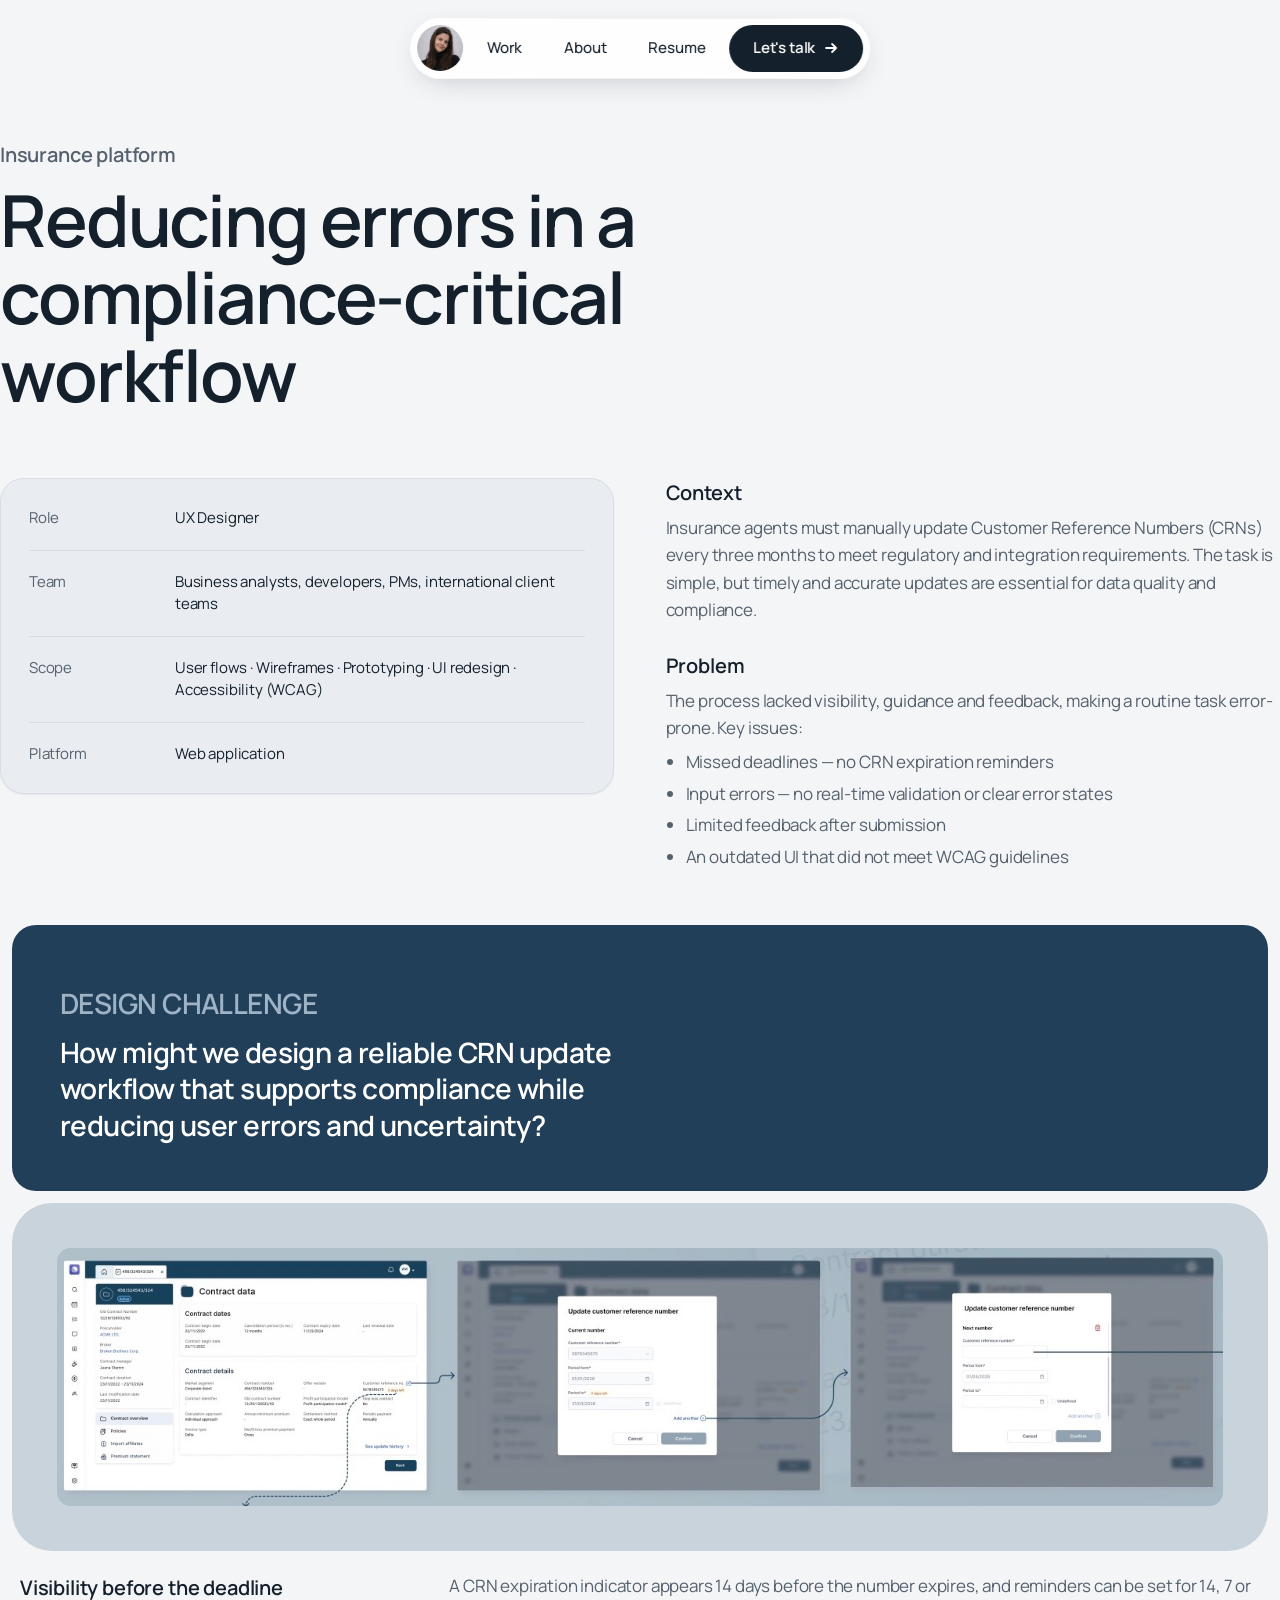
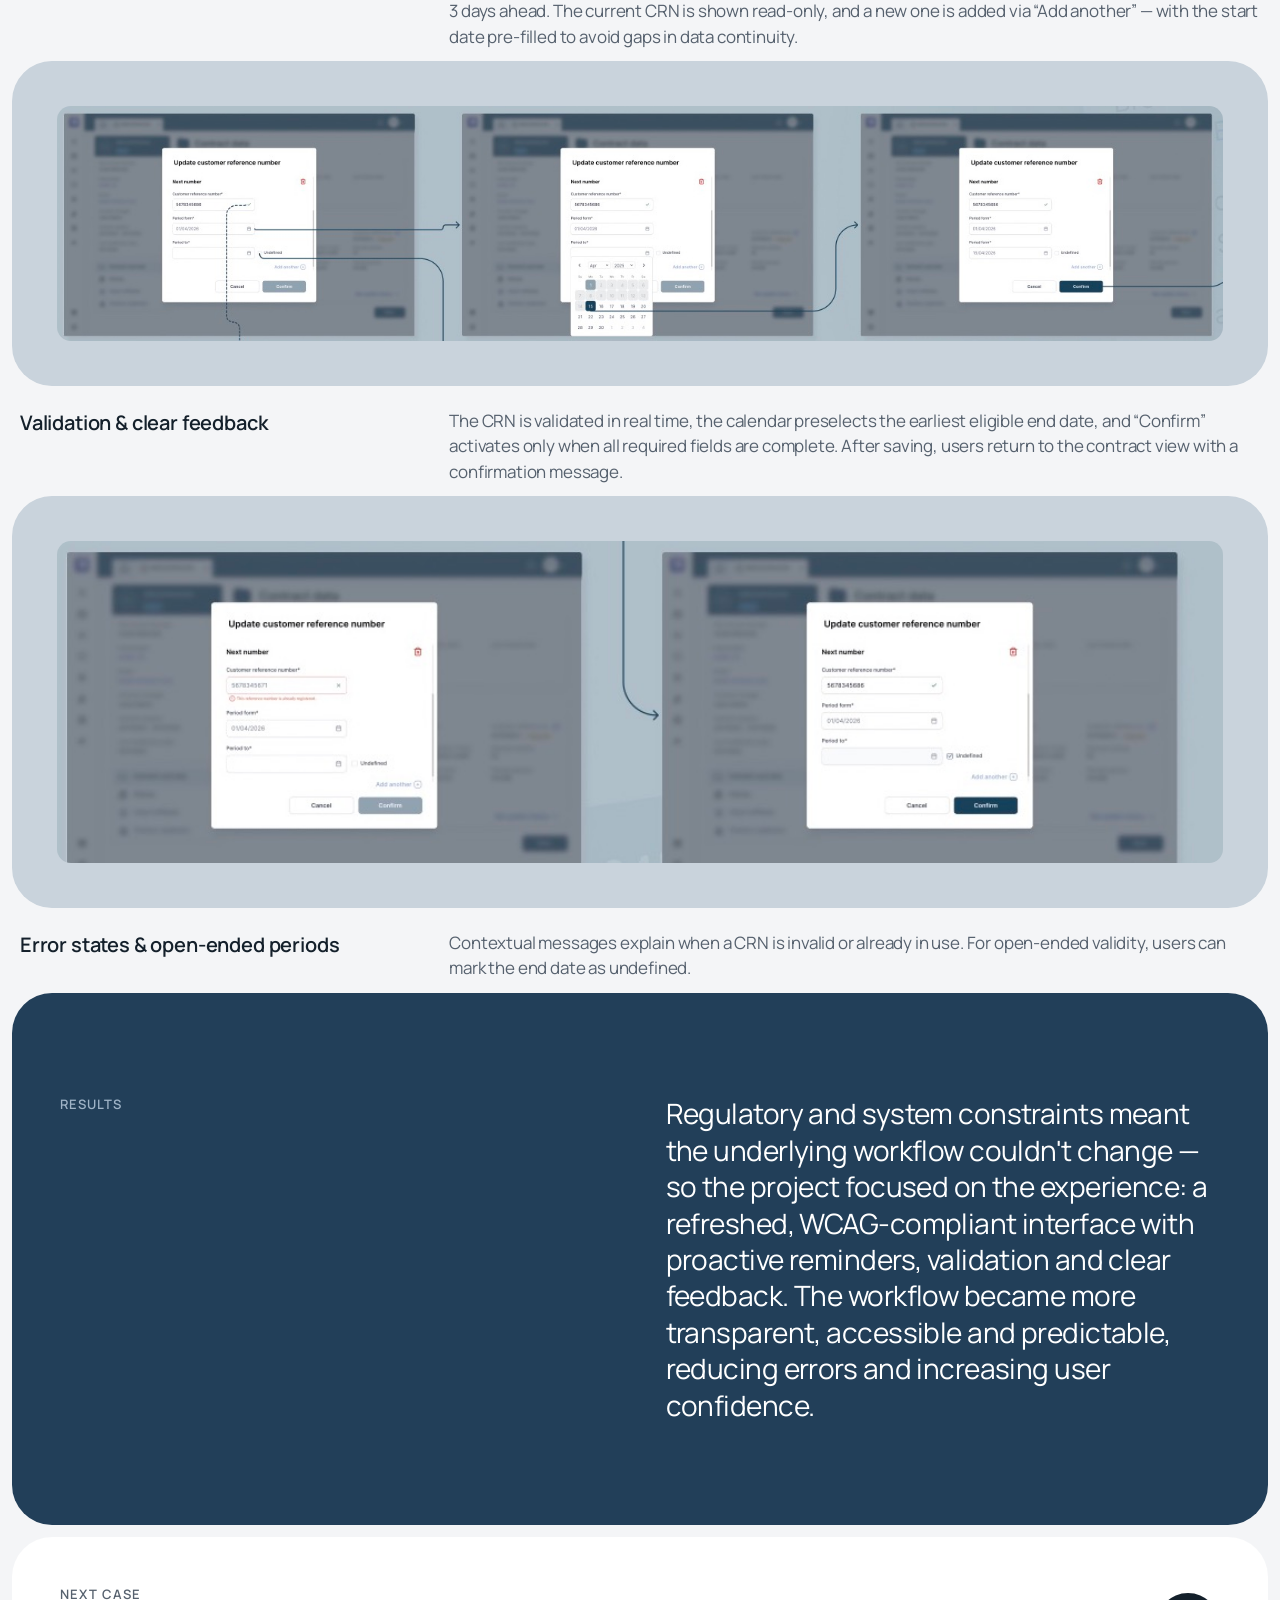
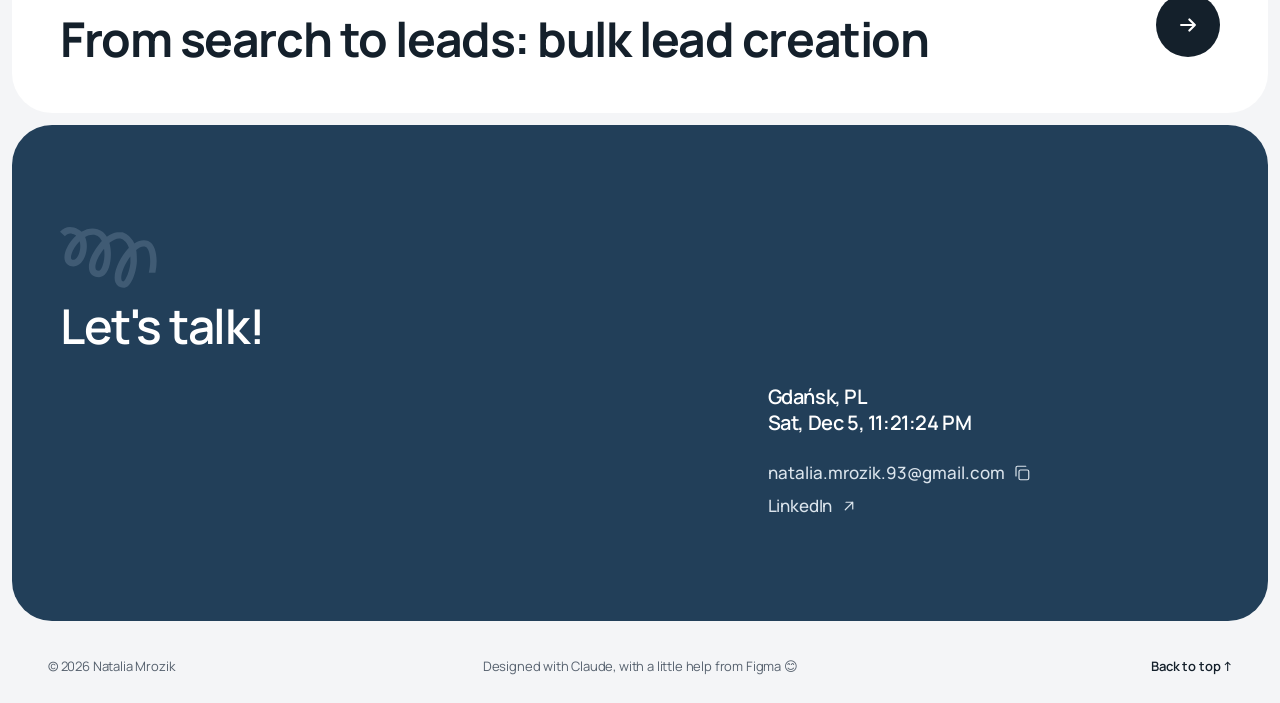
==== case-insurance.html @ cbcb1656 "Add portfolio website" ====
<!doctype html>
<html lang="en">
<head>
  <meta charset="utf-8">
  <meta name="viewport" content="width=device-width, initial-scale=1">
  <title>CRN Update Workflow — Natalia Mrozik</title>
  <link rel="preconnect" href="https://fonts.googleapis.com">
  <link rel="preconnect" href="https://fonts.gstatic.com" crossorigin>
  <link href="https://fonts.googleapis.com/css2?family=Manrope:wght@400;500;600&display=swap" rel="stylesheet">
  <link rel="stylesheet" href="styles.css?v=89">
</head>
<body>

  <nav class="nav" aria-label="Main">
    <a href="index.html" class="nav__avatar" aria-label="Home"><img src="assets/avatar.jpg" alt="Natalia Mrozik"></a>
    <a href="index.html#work" class="nav__link">Work</a>
    <a href="index.html#about" class="nav__link">About</a>
    <a href="#" class="nav__link nav__link--hide-sm">Resume</a>
    <a href="#contact" class="nav__cta">Let's talk
      <svg width="16" height="16" viewBox="0 0 16 16" fill="none" aria-hidden="true"><path d="M3 8h10m0 0L9 4m4 4-4 4" stroke="currentColor" stroke-width="1.8" stroke-linecap="round" stroke-linejoin="round"/></svg>
    </a>
  </nav>

  <header class="wrap case-hero">
    <p class="case-hero__eyebrow">Insurance platform</p>
    <h1>Reducing errors in a compliance-critical workflow</h1>

    <div class="case-intro">
      <div class="card reveal">
        <div class="card__row"><span class="card__key">Role</span><div class="card__val">UX Designer</div></div>
        <div class="card__row"><span class="card__key">Team</span><div class="card__val">Business analysts, developers, PMs, international client teams</div></div>
        <div class="card__row"><span class="card__key">Scope</span><div class="card__val">User flows · Wireframes · Prototyping · UI redesign · Accessibility (WCAG)</div></div>
        <div class="card__row"><span class="card__key">Platform</span><div class="card__val">Web application</div></div>
      </div>
      <div class="reveal">
        <div class="text-block">
          <h3>Context</h3>
          <p>Insurance agents must manually update Customer Reference Numbers (CRNs) every three months to meet regulatory and integration requirements. The task is simple, but timely and accurate updates are essential for data quality and compliance.</p>
        </div>
        <div class="text-block">
          <h3>Problem</h3>
          <p>The process lacked visibility, guidance and feedback, making a routine task error-prone. Key issues:</p>
          <ul style="margin-top: 8px">
            <li>Missed deadlines — no CRN expiration reminders</li>
            <li>Input errors — no real-time validation or clear error states</li>
            <li>Limited feedback after submission</li>
            <li>An outdated UI that did not meet WCAG guidelines</li>
          </ul>
        </div>
      </div>
    </div>
  </header>

  <main class="stack" style="margin-top: 56px">
    <div class="challenge reveal">
      <p class="label">Design challenge</p>
      <p>How might we design a reliable CRN update workflow that supports compliance while reducing user errors and uncertainty?</p>
    </div>

    <figure class="shot reveal">
      <div class="shot__frame shot__frame--navy shot__frame--wide"><img src="assets/ins-flow-1.jpg" alt="Contract data view with CRN expiration indicator and update dialog"></div>
      <p class="scroll-hint wrap">← swipe to see the whole flow →</p>
      <figcaption class="shot__cap wrap">
        <h3>Visibility before the deadline</h3>
        <p>A CRN expiration indicator appears 14 days before the number expires, and reminders can be set for 14, 7 or 3 days ahead. The current CRN is shown read-only, and a new one is added via “Add another” — with the start date pre-filled to avoid gaps in data continuity.</p>
      </figcaption>
    </figure>

    <figure class="shot reveal">
      <div class="shot__frame shot__frame--navy shot__frame--wide"><img src="assets/ins-flow-2.jpg" alt="Real-time validation, smart date picker, confirm and success states"></div>
      <p class="scroll-hint wrap">← swipe to see the whole flow →</p>
      <figcaption class="shot__cap wrap">
        <h3>Validation &amp; clear feedback</h3>
        <p>The CRN is validated in real time, the calendar preselects the earliest eligible end date, and “Confirm” activates only when all required fields are complete. After saving, users return to the contract view with a confirmation message.</p>
      </figcaption>
    </figure>

    <figure class="shot reveal">
      <div class="shot__frame shot__frame--navy shot__frame--wide"><img src="assets/ins-flow-3.jpg" alt="Error state and undefined end date option"></div>
      <figcaption class="shot__cap wrap">
        <h3>Error states &amp; open-ended periods</h3>
        <p>Contextual messages explain when a CRN is invalid or already in use. For open-ended validity, users can mark the end date as undefined.</p>
      </figcaption>
    </figure>

    <section class="section section--navy" style="margin: 12px 0">
      <div class="wrap outcome reveal">
        <div><p class="label">Results</p></div>
        <p class="statement statement--on-navy">Regulatory and system constraints meant the underlying workflow couldn't change — so the project focused on the experience: a refreshed, WCAG-compliant interface with proactive reminders, validation and clear feedback. The workflow became more transparent, accessible and predictable, reducing errors and increasing user confidence.</p>
      </div>
    </section>

    <a class="next reveal" href="case-sales.html">
      <div>
        <p class="label">Next case</p>
        <h3>From search to leads: bulk lead creation</h3>
      </div>
      <span class="next__arrow"><svg width="22" height="22" viewBox="0 0 16 16" fill="none"><path d="M3 8h10m0 0L9 4m4 4-4 4" stroke="currentColor" stroke-width="1.6" stroke-linecap="round" stroke-linejoin="round"/></svg></span>
    </a>
  </main>

  <!-- CONTACT: the last navy card, followed only by the credits line. "Let's talk!" on top; under it, on the
       right: where and when I am (live clock), then my e-mail (click copies) and LinkedIn as plain text links -->
  <section class="section section--navy contact" id="contact" aria-labelledby="contact-title">
    <div class="wrap contact__grid reveal">
      <!-- the hero logo above the title, drawing itself in (same stroke mask as the hero) when the card comes into view -->
      <svg class="contact__logo" viewBox="0 0 125.6 79.1" aria-hidden="true"><defs><mask id="contact-logo-draw" maskUnits="userSpaceOnUse" x="-10" y="-10" width="146" height="100"><path class="contact__logo-line" d="M3.2,9.3C3.8,8.8 5.4,7.2 7,6.5C8.6,5.8 10.6,5 12.6,5C14.6,5 16.9,5.5 19,6.5C21.1,7.5 23.3,8.9 25,11C26.7,13.1 28.1,16 29,19C29.9,22 30.5,25.8 30.5,29C30.5,32.2 30.1,35.3 29,38C27.9,40.7 26.1,43.5 24,45C21.9,46.5 18.8,47.2 16.5,47C14.2,46.8 11.6,45.5 10.5,43.5C9.4,41.5 9.6,37.9 9.8,35C10.1,32.1 10.8,28.8 12,26C13.2,23.2 15.2,20.4 17,18C18.8,15.6 20.8,13.2 23,11.5C25.2,9.8 27.8,8.4 30,7.5C32.2,6.6 34,6.2 36,6C38,5.8 39.8,6 42,6.5C44.2,7 46.8,7.6 49,9C51.2,10.4 53.3,12.5 55,15C56.7,17.5 58.1,21 59,24C59.9,27 60.4,29.7 60.5,33C60.6,36.3 60.3,40.3 59.5,44C58.7,47.7 57.2,52.2 55.5,55C53.8,57.8 51.1,60.4 49,61C46.9,61.6 44.2,60.5 43,58.5C41.8,56.5 41.3,52.4 41.5,49C41.7,45.6 42.8,41.7 44,38C45.2,34.3 47,30.3 49,27C51,23.7 53.7,20.3 56,18C58.3,15.7 60.7,14.1 63,13C65.3,11.9 67.8,11.7 70,11.5C72.2,11.3 73.8,11.6 76,12C78.2,12.4 80.8,12.5 83,14C85.2,15.5 87.3,18.2 89,21C90.7,23.8 92.2,27.5 93,31C93.8,34.5 94.1,38.2 94,42C93.9,45.8 93.5,50 92.5,54C91.5,58 89.8,62.6 88,66C86.2,69.4 83.5,73.7 81.5,74.5C79.5,75.3 77.2,73.1 76,71C74.8,68.9 74.4,65.5 74.5,62C74.6,58.5 75.4,53.8 76.5,50C77.6,46.2 79.1,42.3 81,39C82.9,35.7 85.7,32.4 88,30C90.3,27.6 92.8,25.8 95,24.5C97.2,23.2 98.9,22.4 101,22C103.1,21.6 105.5,21.7 107.5,22C109.5,22.3 111.3,22.7 113,24C114.7,25.3 116.4,27.3 117.5,30C118.6,32.7 119.2,36.7 119.5,40C119.8,43.3 119.7,46.8 119.5,50C119.3,53.2 118.7,57.5 118.5,59" pathLength="1"/></mask></defs><path class="contact__logo-fill" mask="url(#contact-logo-draw)" d="M114.6,18.3c-5.5-2.3-11.8-1.2-18.2,3.1-2.1-4.6-5.4-8.9-10.5-12.3-.4-.3-.9-.5-1.3-.8,0,0,0,0,0,0-.9-.4-1.7-.8-2.6-1.1-.1,0-.2,0-.3-.1-.3,0-.6-.2-1-.2-.1,0-.3,0-.4,0-.4,0-.8-.1-1.2-.2-.2,0-.4,0-.6,0-.3,0-.5,0-.8,0-.2,0-.4,0-.6,0-.4,0-.8,0-1.2,0-.1,0-.2,0-.4,0-.4,0-.8,0-1.2.1,0,0-.2,0-.2,0-4.3.6-8.8,2.6-13.3,5.9-2.8-4.8-6.8-8.4-12.1-9.9-7.2-2-14.4-.4-20.8,3.4-1.2-1.2-2.6-2.2-4.1-3C14.6-1.9,6.2-.8,0,6.3l6.4,5.6c3.6-4,7.7-4.5,13.3-1.4.4.2.8.4,1.1.7-6.7,6-11.9,14.1-14,21.3-3.2,10.8,1.2,16.4,6.4,18,7.5,2.4,14.7-2.1,18.8-11.6,3.4-8,3.9-18,.6-25.9,4.4-2.5,9.2-3.5,13.8-2.3,3.4,1,6,3.7,7.9,7.5-1,1.1-2.1,2.3-3.1,3.5h0c-3.2,3.8-6.1,8.1-8.5,12.6-2.8,5.2-7,15.1-4.5,22.7,1,3,3.9,8,12.2,8.1,0,0,.1,0,.2,0,7.3,0,12.9-7.9,14.8-21.2,1.1-7.8.8-16.1-1.3-23.3.3-.3.7-.5,1-.8,3.4-2.6,7.9-5.2,12-5,0,0,0,0,0,0,.3,0,.6,0,.9.1,0,0,.1,0,.2,0,.6.1,1.3.3,1.9.6,0,0,0,0,.1,0,.3.1.6.3.9.5.8.5,1.6,1.1,2.3,1.7.1.1.3.2.4.4.2.2.3.3.5.5.3.3.6.6.8.9,0,0,0,0,.1.1,1.9,2.1,3.2,4.6,4.1,7.4-11.7,12-21.7,33.7-17.5,44.8,1.7,4.4,5.3,6.9,10.2,7.1.1,0,.2,0,.3,0,2.2,0,4.3-1,6.3-2.8,4-3.8,7.3-11.6,9.3-19.5h0c.9-3.7,1.7-7.8,1.8-12.1,0-.3,0-.7,0-1,0,0,0-.1,0-.2s0-.1,0-.2c0-4.3-.1-8.9-.9-13.3,3.5-2.8,8.3-5.6,12.4-3.9,5,2.1,7.8,17.7,3.9,33.1l.9.2h7.7c3.7-16.8,1.3-36.8-9.3-41.2ZM24.2,35.6c-.8,1.9-3.9,8.2-8.4,6.8-2.6-.8-1.3-5.9-.8-7.5,1.6-5.5,5.5-11.7,10.5-16.5,1.5,5.3.9,11.9-1.3,17.2ZM57,42.8c-1.3,9-4.6,13.9-6.4,13.9h0c-3.5,0-4-1.5-4.3-2.3-2-5.8,3.6-17.4,10.8-26.3.7,4.7.7,9.8,0,14.7ZM82.3,70.6c-1.7-.1-2.1-.8-2.4-1.6-2.1-5.5,2.9-19.8,11.3-30.8,0,1.3.1,2.8.1,4.3,0,.3,0,.7,0,1s0,.1,0,.2c0,.4,0,.9,0,1.3,0,.2,0,.4,0,.6,0,.2,0,.5,0,.7,0,.5,0,1.1-.2,1.6,0,0,0,0,0,0-.1,1.1-.3,2.2-.5,3.3,0,0,0,0,0,.1,0,.3-.1.7-.2,1-.3,1.5-.7,3-1.1,4.4h0c-2,7.1-5.1,12.9-6.9,13.8Z"/></svg>
      <h2 class="contact__title" id="contact-title">Let's talk!</h2>
      <div class="contact__body">
        <p class="contact__place">Gdańsk, PL<br><time data-clock-live="Europe/Warsaw" aria-live="off">local time</time></p>
        <div class="contact__links">
          <button class="contact__link" data-copy="natalia.mrozik.93@gmail.com" aria-label="Copy e-mail natalia.mrozik.93@gmail.com"><span>natalia.mrozik.93@gmail.com</span> <svg viewBox="0 0 24 24" aria-hidden="true"><rect x="8" y="8" width="13" height="13" rx="2"/><path d="M4 16V5a2 2 0 0 1 2-2h11"/></svg></button>
          <a class="contact__link" href="#" target="_blank" rel="noopener">LinkedIn <svg viewBox="0 0 24 24" aria-hidden="true"><path d="M7 17 17 7M8 7h9v9"/></svg></a>
        </div>
      </div>
    </div>
  </section>

  <!-- Quiet credits line under the last card -->
  <footer class="footer">
    <span>© 2026 Natalia Mrozik</span>
    <p class="footer__credit">Designed with Claude, with a little help from Figma 😊</p>
    <a class="footer__top" href="#">Back to top ↑</a>
  </footer>

  <script src="script.js?v=43"></script>
</body>
</html>
---- styles.css ----
:root {
  --bg: #f4f5f7;
  --surface: #e9ecf0;
  --surface-2: #ffffff;
  --ink: #14202b;
  --muted: #56616e;   /* secondary text: 5.8:1 on --bg, 5.3:1 on --surface, 6.3:1 on white (WCAG AA) */
  --line: #d8dde3;
  --navy: #223f59;
  --navy-2: #2c4b67;
  --on-navy: #e8eef4;
  /* Corner radii: four steps only. Pill for every small control (menu, buttons, tags, status, dots);
     xl for the big section cards; lg for cards and tiles inside them; md for images inside a card
     (inner radius = outer radius - padding, so nested corners stay parallel) */
  --radius-pill: 999px;
  --radius-xl: 40px;
  --radius-lg: 24px;
  --radius-md: 14px;
  /* shadcn/ui-style component scale: small radii, 1px borders, a barely-there shadow, 2px focus ring */
  --border: #d8dde3;
  --shadow-sm: 0 1px 2px rgba(20, 32, 43, .06);
  --ring: var(--ink);
  --gutter: clamp(16px, 4vw, 48px);
  --max: 1280px;
  --sans: "Manrope", system-ui, -apple-system, sans-serif;
  /* Type: one family (Manrope), three weights (400 text, 500 UI, 600 headings) and seven sizes.
     Every font-size in this file uses one of these. */
  --text-xs: 13px;                          /* tags, labels, tooltips, footer credits */
  --text-sm: 15px;                          /* UI: menu, buttons, meta, captions, small links */
  --text-md: 17px;                          /* body copy */
  --text-lg: 20px;                          /* small headings (h3), eyebrow */
  --text-xl: clamp(22px, 2.2vw, 28px);      /* lead paragraphs, statements, contact place + time */
  --text-2xl: clamp(32px, 4vw, 48px);       /* section headings (h2) */
  --text-3xl: clamp(40px, 5.6vw, 80px);     /* page titles (h1) */
  --leading-tight: 1.08;                    /* headings */
  --leading-snug: 1.3;                      /* xl leads */
  --tracking-tight: -0.03em;                /* headings */
}

* { box-sizing: border-box; margin: 0; padding: 0; }
html { scroll-behavior: smooth; }
body {
  background: var(--bg);
  color: var(--ink);
  font-family: var(--sans);
  font-size: var(--text-md);
  line-height: 1.5;
  letter-spacing: -0.01em;
  -webkit-font-smoothing: antialiased;
  overflow-x: hidden;
}
img { display: block; max-width: 100%; }
strong, b { font-weight: 600; }  /* bold = the heading weight; no 700 */
a { color: inherit; text-decoration: none; }
/* shadcn-style focus ring: 2px, offset from the element, keyboard only */
:focus-visible { outline: 2px solid var(--ring); outline-offset: 2px; }
.section--navy :focus-visible, .nav.is-wide :focus-visible { --ring: #fff; }

.wrap { max-width: var(--max); margin: 0 auto; padding: 0 var(--gutter); }

/* Label: small caps line above a heading, in the same family as everything else */
.label {
  font-size: var(--text-xs);
  font-weight: 600;
  letter-spacing: 0.08em;
  text-transform: uppercase;
  color: var(--muted);
}

/* ---------- Floating nav: iOS-style glass pill ----------
   On the home page it starts stretched across the hero (.is-wide, dark glass)
   and shrinks to the compact pill (light glass) once the page is scrolled.
   script.js measures the compact width into --nav-compact-w so width can animate. */
.nav {
  --nav-wide-w: min(calc(var(--max) - 2 * var(--gutter)), calc(100vw - 24px - 2 * var(--gutter)));
  position: fixed;
  top: 18px;
  left: 50%;
  transform: translateX(-50%);
  z-index: 50;
  width: var(--nav-compact-w, auto);
  display: flex;
  align-items: center;
  gap: 6px;
  padding: 7px;
  border-radius: var(--radius-pill);
  color: var(--ink);
  background: rgba(255, 255, 255, .86);
  backdrop-filter: blur(16px) saturate(120%);
  -webkit-backdrop-filter: blur(16px) saturate(120%);
  box-shadow:
    inset 0 1px 0 rgba(255, 255, 255, .9),
    0 8px 28px -10px rgba(20, 32, 43, .25);
  transition:
    width .6s cubic-bezier(.22, 1, .36, 1),
    padding .6s cubic-bezier(.22, 1, .36, 1),
    top .6s cubic-bezier(.22, 1, .36, 1),
    background-color .45s ease, color .45s ease, box-shadow .45s ease;
}
/* Specular rim: a thin gradient border that catches the light like glass */
.nav::before {
  content: "";
  position: absolute; inset: 0;
  border-radius: inherit;
  padding: 1px;
  background: linear-gradient(135deg, rgba(255,255,255,.7), rgba(20,32,43,.06) 40%, rgba(20,32,43,.06) 60%, rgba(255,255,255,.5));
  -webkit-mask: linear-gradient(#000 0 0) content-box, linear-gradient(#000 0 0);
  -webkit-mask-composite: xor;
  mask-composite: exclude;
  pointer-events: none;
}
.nav--measure, .nav--measure * { transition: none !important; }

.nav__avatar {
  width: 46px; height: 46px; border-radius: 50%;
  overflow: hidden; flex: none;
}
.nav__avatar img { width: 100%; height: 100%; object-fit: cover; transform: scale(1.12); }
.nav__name {
  max-width: 0; margin-left: -6px; opacity: 0;
  overflow: hidden; white-space: nowrap;
  font-size: var(--text-sm); font-weight: 600;
  transition: max-width .6s cubic-bezier(.22, 1, .36, 1), margin .6s cubic-bezier(.22, 1, .36, 1), opacity .3s ease;
}
.nav__link {
  padding: 10px 16px;
  border-radius: var(--radius-pill);
  font-size: var(--text-sm);
  font-weight: 500;
  white-space: nowrap;
  transition: background .2s;
}
.nav__link:hover, .nav__link.is-current { background: rgba(20, 32, 43, .07); }
.nav__cta {
  display: inline-flex; align-items: center; gap: 8px;
  padding: 12px 20px;
  border-radius: var(--radius-pill);
  background: var(--ink);
  color: #fff;
  font-size: var(--text-sm);
  font-weight: 600;
  white-space: nowrap;
  transition: background .3s, color .3s, margin .6s cubic-bezier(.22, 1, .36, 1);
}
.nav__cta:hover { background: var(--navy); }
.nav__cta svg { transition: transform .2s; }
.nav__cta:hover svg { transform: translateX(3px); }

/* Wide state over the navy hero: dark, clearer glass */
.nav.is-wide {
  width: var(--nav-wide-w);
  top: 24px;
  padding: 8px 8px 8px 8px;
  color: #fff;
  background: rgba(255, 255, 255, .06);
  backdrop-filter: blur(16px);
  -webkit-backdrop-filter: blur(16px);
  box-shadow: inset 0 1px 0 rgba(255, 255, 255, .12);
}
.nav.is-wide::before {
  background: rgba(255, 255, 255, .14);
}
.nav.nav--no-greeting .nav__name { display: none; }
.nav.is-wide .nav__name { max-width: 320px; margin-left: 6px; margin-right: auto; opacity: 1; transition-delay: 0s, 0s, .15s; }
.nav.is-wide .nav__link:hover, .nav.is-wide .nav__link.is-current { background: rgba(255, 255, 255, .12); }
.nav.is-wide .nav__cta { margin-left: 10px; background: #fff; color: var(--ink); }
.nav.is-wide .nav__cta:hover { background: #e8eef4; }

/* ---------- Rounded sections ---------- */
.section {
  margin: 12px;
  border-radius: var(--radius-xl);
  background: var(--surface);
  padding: clamp(56px, 8vw, 110px) 0;
  position: relative;
  overflow: hidden;
}
.section--white { background: var(--surface-2); }
.section--navy { background: var(--navy); color: var(--on-navy); }
.section--navy .label { color: #9fb3c6; }

/* ---------- Home hero ---------- */
.hero {
  position: relative; overflow: hidden;
  padding-top: 130px; min-height: 92vh;
  display: flex; flex-direction: column; justify-content: space-between; gap: 64px;
}
.hero .wrap { position: relative; z-index: 1; width: 100%; }
/* the title block sits in the vertical middle of the hero; location and time stay at the bottom */
.hero__main { flex: 1; display: flex; flex-direction: column; justify-content: center; align-items: flex-start; }
/* location + local time stacked under the title, as in Figma */
.hero__title {
  font-size: var(--text-3xl);
  line-height: var(--leading-tight);
  letter-spacing: var(--tracking-tight);
  font-weight: 600;
  color: #fff;
  max-width: 14em;
}
.hero__title em { font-style: normal; color: #b9cde0; }
/* "Available for work" badge above the headline: a quiet glass pill with a softly pulsing green dot */
.hero__status {
  display: inline-flex; align-items: center; gap: 10px;
  padding: 6px 14px 6px 12px; border-radius: var(--radius-pill);
  font-size: var(--text-sm); line-height: 1.4; font-weight: 500; color: #e8eef4;
  background: rgba(255, 255, 255, .08); box-shadow: inset 0 0 0 1px rgba(255, 255, 255, .14);
}
.hero__status::before {
  content: ""; width: 8px; height: 8px; border-radius: 50%; flex: none;
  background: #7ddba0; box-shadow: 0 0 0 0 rgba(125, 219, 160, .5);
  animation: status-pulse 2.4s ease-out infinite;
}
@keyframes status-pulse { 70%, 100% { box-shadow: 0 0 0 8px rgba(125, 219, 160, 0); } }
@media (prefers-reduced-motion: reduce) { .hero__status::before { animation: none; box-shadow: 0 0 0 4px rgba(125, 219, 160, .2); } }
.hero__status + .hero__title { margin-top: 24px; }
/* Background logo (Figma: 938x585 at 239,155 in a 1416x820 hero, #fffbe0 @ 4%).
   Draws itself in once on load; afterwards a soft spotlight follows the cursor
   (drifts on its own when idle) with a slight parallax. Driven by script.js. */
.hero__logo {
  position: absolute;
  left: 16.9%; top: 155px;
  /* 66.2% of the hero width (as in Figma), but never taller than the hero allows
     (keeps ~80px clear at the bottom), so short laptop screens don't crop it */
  height: min(calc((100vw - 24px) * .662 * 79.1 / 125.6), calc(100% - 235px));
  width: auto;
  aspect-ratio: 125.6 / 79.1;
  pointer-events: none;
  will-change: transform;
}
.hero__logo-fill { fill: #fffbe0; fill-opacity: .04; }
.hero__logo-glow { fill: #fffbe0; opacity: .22; }
.hero__logo-line {
  fill: none; stroke: #fff; stroke-width: 17;
  stroke-linecap: round; stroke-linejoin: round;
  stroke-dasharray: 1 1;
  stroke-dashoffset: 1.03;
}

/* ---------- Project list (Framer-style rows) ---------- */
.work-head { display: flex; justify-content: space-between; align-items: end; margin-bottom: 48px; gap: 24px; }
.h2, .work-head h2 {
  font-size: var(--text-2xl);
  line-height: var(--leading-tight);
  letter-spacing: var(--tracking-tight);
  font-weight: 600;
}
.tile { display: flex; flex-direction: column; gap: 12px; }
.tile__media {
  position: relative;
  aspect-ratio: 4 / 3;
  border-radius: var(--radius-lg);
  overflow: hidden;
  isolation: isolate;
}
.tile__media--sky {
  background:
    radial-gradient(60% 70% at 15% 10%, #dfe8f3 0%, transparent 70%),
    radial-gradient(70% 80% at 90% 100%, #c7d6e6 0%, transparent 70%),
    #e7edf4;
}
.tile__media--dusk {
  background:
    radial-gradient(60% 70% at 85% 10%, #d6dde6 0%, transparent 70%),
    radial-gradient(70% 80% at 10% 100%, #a9bacb 0%, transparent 70%),
    #c9d3dc;
}
.tile__media img {
  position: absolute;
  top: 14%; left: 8%;
  height: 92%; width: auto; max-width: none;
  border-radius: var(--radius-md);
  box-shadow: 0 18px 40px -18px rgba(20, 32, 43, .35);
  transition: transform .6s cubic-bezier(.2,.7,.2,1);
}
.tile:hover .tile__media img { transform: translateY(-6px); }
/* Tile tag: small pill on a light frosted fill, top-left (e.g. Case study, Snapshot) */
.tile__tag {
  position: absolute; top: 14px; left: 14px; z-index: 2;
  display: inline-flex; align-items: center;
  padding: 5px 12px; border-radius: var(--radius-pill);
  font-size: var(--text-xs); font-weight: 600; letter-spacing: 0; color: var(--ink);
  background: rgba(255, 255, 255, .9);
  -webkit-backdrop-filter: blur(12px); backdrop-filter: blur(12px);
  box-shadow: inset 0 0 0 1px rgba(20, 32, 43, .08), var(--shadow-sm);
}
.tile__meta {
  display: flex; justify-content: space-between; align-items: baseline; gap: 16px;
  font-size: var(--text-sm); font-weight: 600; color: var(--muted);
}
.tile__meta h3 { font-size: inherit; font-weight: inherit; line-height: 1.4; color: var(--ink); }
.tile__meta span { flex-shrink: 0; }

/* Tile hover: the cover lights up, gets a soft glow and the screenshot lifts */
.tile__media { transition: box-shadow .4s ease, transform .4s cubic-bezier(.2,.7,.2,1); }
.tile__media::after {
  content: ""; position: absolute; inset: 0; z-index: 1; pointer-events: none;
  background: radial-gradient(120% 90% at 50% 0%, rgba(255, 255, 255, .45), rgba(255, 255, 255, .12) 70%);
  opacity: 0; transition: opacity .4s ease;
}
.tile:hover .tile__media { box-shadow: 0 24px 48px -24px rgba(34, 63, 89, .45), 0 0 0 1px rgba(34, 63, 89, .08); }
.tile:hover .tile__media::after { opacity: 1; }
.tile:focus-visible { outline: none; }
.tile:focus-visible .tile__media { outline: 3px solid var(--ink); outline-offset: 4px; }

/* Work carousel: tiles sit in one row that scrolls sideways (swipe, trackpad, mouse drag or arrow
   keys). About two tiles are in view and the next one peeks in at the right edge, so it is clear
   there is more. The bar below shows which part of the row is on screen. */
/* the row runs out to the card's edges, while its first tile and the bar line up with the heading */
.carousel { --bleed: calc(max(0px, (100vw - 24px - var(--max)) / 2) + var(--gutter)); margin: 0 calc(-1 * var(--bleed)); }
.projects {
  display: grid; grid-auto-flow: column;
  grid-auto-columns: calc((100% - var(--tile-gap)) * .45);
  gap: 0 var(--tile-gap);
  --tile-gap: clamp(16px, 2vw, 24px);
  overflow-x: auto; overscroll-behavior-x: contain;
  scroll-snap-type: x mandatory; scroll-padding-inline: var(--bleed);
  padding: 8px var(--bleed) 12px; /* room for the focus ring and hover shadow */
  scrollbar-width: none;
}
.projects::-webkit-scrollbar { display: none; }
.projects:focus-visible { outline: 3px solid var(--ink); outline-offset: -3px; border-radius: var(--radius-lg); }
.projects > .tile { scroll-snap-align: start; }
.projects.is-dragging { scroll-snap-type: none; cursor: grabbing; }
.projects.is-dragging .tile { pointer-events: none; }
.tile__media img { -webkit-user-drag: none; user-select: none; }

.carousel__status[hidden] { display: none; }

/* Scroll-driven row (home page, script.js adds .is-pinned): the Work content sticks in the middle
   of the screen and scrolling down slides the row sideways; once the last tile is in view the page
   scrolls on. .work-travel adds the extra scroll length (--travel = how far the row can move). */
#work.is-pinned { overflow: clip; }
#work.is-pinned .work-sticky { position: sticky; top: var(--stick, 96px); }
#work.is-pinned .work-travel { height: var(--travel, 0px); }
#work.is-pinned .projects { scroll-snap-type: none; }

/* Dots under the row, centred on the content grid: one per stop of the carousel, the current one
   stretched into a pill. Each dot is a button with a 24px tall hit area. */
.carousel__status { margin-top: 16px; padding: 0 var(--bleed); }
.carousel__dots { display: flex; justify-content: center; align-items: center; gap: 4px; }
.carousel__dot {
  display: grid; place-items: center; height: 24px; padding: 0 6px;
  border: 0; background: none; cursor: pointer;
}
.carousel__dot::before {
  content: ""; display: block; width: 8px; height: 8px; border-radius: var(--radius-pill);
  background: #8a96a3; /* 3:1 against the white card, so the dots stay visible (WCAG non-text contrast) */
  transition: width .4s cubic-bezier(.22, 1, .36, 1), background-color .3s ease;
}
.carousel__dot:hover::before { background: var(--muted); }
.carousel__dot[aria-current="true"]::before { width: 28px; background: var(--ink); }
.carousel__dot:focus-visible { outline: 3px solid var(--ink); outline-offset: 0; border-radius: var(--radius-pill); }

/* Card deck scroll (home page): each next card starts tucked behind the one above it and slides out
   from under it, settling with the normal gap between cards; script.js sets .deck and the transforms */
.deck .section { transform-origin: 50% 0; will-change: transform; }
.deck .section { box-shadow: 0 24px 40px -28px rgba(20, 32, 43, .45); }
/* shade on a card that is still tucked behind the previous one */
.deck .section::after {
  content: ""; position: absolute; inset: 0; z-index: 5; pointer-events: none;
  border-radius: inherit; background: #0b1520; opacity: var(--shade, 0);
}

/* Custom cursor (mouse only): a small navy dot everywhere, white over the navy sections */
.has-cursor, .has-cursor * { cursor: none !important; }
.cursor {
  position: fixed; left: 0; top: 0; z-index: 100; pointer-events: none;
  width: 12px; height: 12px; margin: -6px 0 0 -6px; border-radius: 50%;
  background: var(--ink);
  opacity: 0; transition: opacity .2s ease, background-color .2s ease, width .25s ease, height .25s ease, margin .25s ease;
}
.cursor.is-on { opacity: 1; }
.cursor.on-dark { background: #fff; }
.cursor.is-down { width: 9px; height: 9px; margin: -4.5px 0 0 -4.5px; }
/* Over a project tile the dot grows into a small "View" badge; the tile's own hover stays as it was */
.cursor {
  display: grid; place-items: center; overflow: hidden;
  color: #fff; font-size: var(--text-xs); font-weight: 600; letter-spacing: 0;
}
.cursor span { opacity: 0; transform: scale(.6); transition: opacity .2s ease, transform .25s ease; }
.cursor.is-view { width: 72px; height: 72px; margin: -36px 0 0 -36px; }
.cursor.is-view span { opacity: 1; transform: none; transition-delay: .05s; }
.cursor.is-view.is-down { width: 64px; height: 64px; margin: -32px 0 0 -32px; }

/* ---------- About ---------- */
/* the photo column is exactly one Work tile wide (same formula as .projects), so the two line up */
.about { display: grid; grid-template-columns: clamp(160px, 15vw, 218px) minmax(0, 580px); gap: clamp(48px, 10vw, 140px); align-items: start; }
/* Portrait: small square at the top of the text, as in Figma; cropped around the face */
.about__photo { aspect-ratio: 1; border-radius: var(--radius-lg); overflow: hidden; background: var(--surface); }
.about__photo img { width: 100%; height: 100%; object-fit: cover; object-position: 50% 30%; }
/* both paragraphs in the lead size, a blank line between them (as in Figma) */
.about__text { margin: 0 0 24px; font-size: var(--text-xl); line-height: var(--leading-snug); letter-spacing: -0.02em; }
.about__text p + p { margin-top: 1.3em; }

/* shadcn Card (case study facts): 1px border, small shadow */
.card {
  background: var(--surface-2);
  border: 1px solid var(--border);
  border-radius: var(--radius-lg);
  box-shadow: var(--shadow-sm);
  padding: 8px 28px;
}
.card__row {
  display: grid;
  grid-template-columns: 130px 1fr;
  gap: 16px;
  padding: 20px 0;
  border-bottom: 1px solid var(--border);
  font-size: var(--text-sm);
}
.card__row:last-child { border-bottom: 0; }
.card__key { color: var(--muted); }
.card__val strong { display: block; font-weight: 600; }
.card__val span { color: var(--muted); }

/* ---------- Contact: the last navy card, followed only by the credits line ----------
   "Let's talk!" on top; under it, from 61% of the width (as in Figma): the place over the live
   date + time, then the e-mail (click copies) and LinkedIn */
/* spacing as in Figma: logo 12px over the title, the details 32px under it */
.contact__grid { display: grid; grid-template-columns: minmax(0, 61fr) minmax(0, 39fr); gap: 0; }
.contact__title { grid-column: 1 / -1; font-size: var(--text-2xl); line-height: var(--leading-tight); letter-spacing: var(--tracking-tight); font-weight: 600; color: #fff; margin-bottom: 32px; }
/* the hero logo above "Let's talk!" (99x61 in Figma, 91x56 on a phone), a quiet 20% of the hero's light blue;
   decorative, like the hero's background logo. script.js adds .is-drawn when the card comes into view and the
   stroke mask draws it in like the hero. */
.contact__logo { grid-column: 1 / -1; display: block; height: 61px; margin-bottom: 12px; width: auto; aspect-ratio: 125.6 / 79.1; }
.contact__logo-fill { fill: #b9cde0; fill-opacity: .2; }
.contact__logo-line {
  fill: none; stroke: #fff; stroke-width: 17; stroke-linecap: round; stroke-linejoin: round;
  stroke-dasharray: 1 1; stroke-dashoffset: 1.03;
  transition: stroke-dashoffset 1.6s cubic-bezier(.33, 1, .68, 1);
}
.contact__logo.is-drawn .contact__logo-line { stroke-dashoffset: 0; }
@media (prefers-reduced-motion: reduce) { .contact__logo-line { transition: none; stroke-dashoffset: 0; } }
.contact__body { grid-column: 2; }
.contact__place { font-size: var(--text-lg); line-height: var(--leading-snug); font-weight: 600; letter-spacing: -0.02em; color: #fff; margin-bottom: 24px; }
.contact__links { display: flex; flex-direction: column; align-items: flex-start; gap: 8px; }
.contact__link {
  display: inline-flex; align-items: center; gap: 8px; padding: 0; border: 0; background: none; cursor: pointer;
  font: inherit; font-size: var(--text-md); font-weight: 500; color: #dbe4ec; transition: opacity .2s;
}
.contact__link:hover { opacity: .7; }
.contact__link svg { width: 18px; height: 18px; flex: none; fill: none; stroke: currentColor; stroke-width: 1.6; stroke-linecap: round; stroke-linejoin: round; transition: transform .2s; }
a.contact__link:hover svg { transform: translate(2px, -2px); }
@media (max-width: 900px) { .contact__grid { grid-template-columns: 1fr; } .contact__body { grid-column: 1; } }
/* Quiet three-column footer under the last card */
.footer {
  display: grid; grid-template-columns: 1fr auto 1fr; align-items: center; gap: 16px;
  padding: 24px var(--gutter) 28px;
  font-size: var(--text-xs); line-height: 1.4; color: var(--muted);
}
.footer__credit { text-align: center; }
.footer__top { justify-self: end; color: var(--ink); font-weight: 600; transition: opacity .2s; }
.footer__top:hover { opacity: .6; }
@media (max-width: 600px) {
  .footer { grid-template-columns: 1fr auto; padding: 20px 20px 24px; row-gap: 12px; }
  .footer__credit { grid-column: 1 / -1; grid-row: 1; text-align: left; }
}
.sr-only { position: absolute; width: 1px; height: 1px; padding: 0; margin: -1px; overflow: hidden; clip: rect(0 0 0 0); white-space: nowrap; border: 0; }

.btn {
  display: inline-flex; align-items: center; justify-content: center; gap: 8px;
  height: 48px; padding: 0 24px; border-radius: var(--radius-pill);
  font-weight: 600; font-size: var(--text-sm); line-height: 1;
  border: 1px solid transparent; cursor: pointer; font-family: inherit;
  transition: background-color .2s, border-color .2s, color .2s;
}
.btn--light { background: #fff; color: var(--ink); }
.btn--light:hover { background: #e8eef4; }
/* outline variant on navy */
.btn--ghost { background: transparent; color: #fff; border-color: rgba(255,255,255,.28); }
.btn--ghost:hover { background: rgba(255,255,255,.1); }
.btn--dark { background: var(--ink); color: #fff; }
/* outline variant on light cards (About: View resume) */
.btn--outline { background: var(--surface-2); color: var(--ink); border-color: var(--border); box-shadow: var(--shadow-sm); }
.btn--outline:hover { background: var(--bg); }
.btn svg { transition: transform .2s; }
.btn:hover svg { transform: translateX(3px); }

/* Round icon button (pill, like the menu); the name shows in a small tooltip on hover and keyboard focus */
.icon-btn {
  position: relative; display: grid; place-items: center;
  width: 44px; height: 44px; border-radius: var(--radius-pill);
  color: var(--ink); background: var(--surface-2); border: 1px solid var(--border); box-shadow: var(--shadow-sm);
  transition: background-color .2s, color .2s, border-color .2s;
}
.icon-btn svg { width: 20px; height: 20px; fill: none; stroke: currentColor; stroke-width: 1.6; stroke-linecap: round; stroke-linejoin: round; }
.icon-btn:hover { background: var(--ink); border-color: var(--ink); color: #fff; }
.icon-btn::after {
  content: attr(data-tip); position: absolute; bottom: calc(100% + 8px); left: 50%;
  padding: 4px 10px; border-radius: var(--radius-pill); white-space: nowrap;
  font-size: var(--text-xs); font-weight: 600; color: #fff; background: var(--ink);
  opacity: 0; transform: translate(-50%, 4px); pointer-events: none; transition: opacity .2s, transform .2s;
}
.icon-btn:hover::after, .icon-btn:focus-visible::after { opacity: 1; transform: translate(-50%, 0); }

/* ---------- Case study (Damian-style) ---------- */
.case-hero { padding: 140px 0 0; }
.case-hero__eyebrow { color: var(--muted); font-size: var(--text-lg); font-weight: 600; margin-bottom: 12px; }
.case-hero h1 {
  font-size: var(--text-3xl);
  line-height: var(--leading-tight);
  letter-spacing: var(--tracking-tight);
  font-weight: 600;
  max-width: 17ch;
}
.case-intro {
  display: grid;
  grid-template-columns: 1fr 1fr;
  gap: clamp(28px, 4vw, 56px);
  margin-top: clamp(40px, 5vw, 64px);
  align-items: start;
}
.case-intro .card { background: var(--surface); }
.text-block + .text-block { margin-top: 28px; }
.text-block h3 { font-size: var(--text-lg); font-weight: 600; margin-bottom: 6px; }
.text-block p { color: var(--muted); line-height: 1.6; }
.text-block ul { color: var(--muted); padding-left: 20px; }
.text-block li + li { margin-top: 6px; }
/* a one-paragraph summary on the case pages (Outcome, Results) */
.text-block p.statement, .statement { font-size: var(--text-xl); line-height: var(--leading-snug); letter-spacing: -0.02em; color: var(--ink); }
.statement--on-navy { color: #fff; }

.challenge {
  margin-top: 12px;
  background: var(--navy);
  color: #fff;
  border-radius: var(--radius-lg);
  padding: clamp(28px, 4vw, 48px);
}
.challenge .label { color: #9fb3c6; }
.challenge p {
  font-size: var(--text-xl);
  line-height: var(--leading-snug);
  letter-spacing: -0.02em;
  font-weight: 600;
  margin-top: 12px;
  max-width: 34ch;
}

.shot { margin-top: 12px; }
.shot__frame {
  background: var(--surface);
  border-radius: var(--radius-xl);
  padding: clamp(20px, 3.5vw, 48px);
  overflow-x: auto;
  -webkit-overflow-scrolling: touch;
}
.shot__frame img { width: 100%; border-radius: var(--radius-md); }
.shot__frame--navy { background: #c9d3dc; }
.shot__cap {
  display: grid; grid-template-columns: 1fr 2fr; gap: 24px;
  padding: 22px 8px 0;
}
.shot__cap h3 { font-size: var(--text-lg); font-weight: 600; }
.shot__cap p { color: var(--muted); }
.scroll-hint { display: none; font-size: var(--text-xs); color: var(--muted); margin-top: 8px; }

.split { display: grid; grid-template-columns: 1fr 1fr; gap: 12px; margin-top: 12px; }
.split .shot__frame { height: 100%; display: grid; place-items: center; }

.outcome { display: grid; grid-template-columns: 1fr 1fr; gap: clamp(28px, 4vw, 56px); }

.next {
  display: flex; justify-content: space-between; align-items: center; gap: 24px;
  background: var(--surface-2);
  border-radius: var(--radius-xl);
  padding: clamp(28px, 4vw, 48px);
  transition: background .3s;
}
.next:hover { background: #fff; }
.next h3 { font-size: var(--text-2xl); letter-spacing: var(--tracking-tight); line-height: var(--leading-tight); margin-top: 8px; }
.next__arrow {
  flex: none; width: 64px; height: 64px; border-radius: 50%;
  background: var(--ink); color: #fff; display: grid; place-items: center;
  transition: transform .3s;
}
.next:hover .next__arrow { transform: translateX(6px); }

.stack { padding: 0 12px; }
.stack > * + * { margin-top: 12px; }

/* ---------- Reveal ---------- */
.reveal { opacity: 0; transform: translateY(24px); transition: opacity .8s ease, transform .8s cubic-bezier(.2,.7,.2,1); }
.reveal.is-in { opacity: 1; transform: none; }
@media (prefers-reduced-motion: reduce) {
  .reveal { opacity: 1; transform: none; transition: none; }
  html { scroll-behavior: auto; }
}

/* ---------- Responsive ---------- */
@media (max-width: 900px) {
  .hero__logo { width: 92%; height: auto; left: 4%; top: 150px; }
  .about, .case-intro, .outcome, .split { grid-template-columns: 1fr; }
  .about__photo { max-width: 480px; }
  .shot__cap { grid-template-columns: 1fr; gap: 6px; }
  .projects { grid-auto-columns: calc(100% * .62); }
}
@media (max-width: 600px) {
  :root { --text-md: 16px; }
  /* the two About paragraphs at 22px made a very long column on a phone; 18px keeps them a step above body */
  .about__text { margin-bottom: 20px; font-size: 18px; line-height: 1.45; letter-spacing: -0.01em; }
  .about { gap: 28px; }
  .contact__logo { height: 56px; margin-bottom: 8px; }
  :root { --radius-xl: 28px; --radius-lg: 20px; --radius-md: 10px; }
  .section { margin: 8px; }
  .stack { padding: 0 8px; }
  .nav { top: 12px; gap: 2px; padding: 5px; }
  .nav.is-wide { top: 12px; padding: 5px; }
  .nav__avatar { width: 40px; height: 40px; }
  .nav__link { padding: 8px 10px; }
  .nav__link--hide-sm { display: none; }
  .nav__cta { padding: 10px 14px; }
  .hero { padding-top: 110px; min-height: 80vh; }
  .projects { grid-auto-columns: calc(100% - 32px); }
  .work-head { margin-bottom: 28px; }
  .card { padding: 4px 20px; }
  .card__row { grid-template-columns: 1fr; gap: 4px; }
  .shot__frame--wide img { width: auto; max-width: none; height: 300px; }
  .scroll-hint { display: block; }
  .next__arrow { width: 52px; height: 52px; }
}

/* ---------- Case study page: Bulk Lead Creation (overview + mini case studies) ----------
   Built from the Figma structure proposal. Red marks a pain point in the old flow, green the fix
   with the same number. Everything else uses the tokens above. */
:root { --pain: #c7331f; --fix: #1c8754; }
.cs-back {
  display: inline-flex; align-items: center; margin-bottom: 28px;
  padding: 8px 14px; border-radius: var(--radius-pill);
  background: var(--surface-2); border: 1px solid var(--border); box-shadow: var(--shadow-sm);
  font-size: var(--text-sm); font-weight: 500; transition: background .2s;
}
.cs-back:hover { background: var(--surface); }

/* cover shot and the full-flow video: big cards, nothing else on them */
.cs-media { border-radius: var(--radius-xl); overflow: hidden; }
.cs-media img { width: 100%; height: auto; }
.cs-media--navy { background: var(--navy); }
.cs-media--video { background: var(--surface); display: grid; place-items: center; }
.cs-video { display: block; width: 100%; aspect-ratio: 4 / 3; max-height: calc(100vh - 24px); object-fit: contain; }

.cs-h2 { margin-top: 12px; max-width: 22ch; }
.cs-lead { margin-top: 12px; max-width: 60ch; color: var(--muted); }
.cs-h3 { font-size: var(--text-xl); line-height: var(--leading-snug); letter-spacing: -0.02em; font-weight: 600; }

.cs-stats { display: grid; grid-template-columns: repeat(3, minmax(0, 1fr)); gap: 16px; margin-top: 40px; }
.cs-stat { border: 1px solid var(--border); border-radius: var(--radius-lg); padding: 28px; }
.cs-stat b { display: block; font-size: var(--text-2xl); line-height: var(--leading-tight); letter-spacing: var(--tracking-tight); margin-bottom: 10px; }
.cs-stat span { color: var(--muted); font-size: var(--text-sm); }

/* navigation to the 4 mini case studies */
.cs-cases { display: grid; grid-template-columns: repeat(4, minmax(0, 1fr)); gap: 16px; margin-top: 40px; }
.cs-case {
  display: flex; flex-direction: column; gap: 8px; padding-bottom: 22px;
  background: var(--surface); border-radius: var(--radius-lg); overflow: hidden;
  transition: transform .4s cubic-bezier(.2,.7,.2,1), box-shadow .4s ease;
}
.cs-case > :not(img) { padding: 0 20px; }
.cs-case img { width: 100%; aspect-ratio: 290 / 250; object-fit: cover; margin-bottom: 10px; }
.cs-case h3 { font-size: var(--text-lg); line-height: var(--leading-snug); font-weight: 600; }
.cs-case p { flex: 1; color: var(--muted); font-size: var(--text-sm); }
.cs-case__go { font-size: var(--text-sm); font-weight: 600; }
.cs-case:hover { transform: translateY(-4px); box-shadow: 0 24px 48px -24px rgba(34, 63, 89, .45); }

/* mini case study head + problem / constraints / HMW */
.cs-head { display: flex; justify-content: space-between; align-items: flex-end; gap: 24px; flex-wrap: wrap; }
.cs-head .h2 { margin-top: 12px; max-width: 18ch; }
.cs-pch { display: grid; grid-template-columns: 1fr 1fr 1.15fr; gap: 40px; margin-top: 48px; align-items: start; }
.cs-pch .text-block + .text-block, .cs-il .text-block + .text-block { margin-top: 0; }
.cs-hmw { margin-top: 0; }
.cs-hmw p:last-child { font-size: var(--text-lg); }
.cs-chips { display: flex; flex-wrap: wrap; gap: 8px; margin-top: 4px; }
.cs-chips span { padding: 6px 12px; border-radius: var(--radius-pill); background: var(--surface); font-size: var(--text-xs); font-weight: 600; }

/* Before / After switch: says which half of the story you are in, links to the other half */
.cs-toggle { display: inline-flex; align-self: flex-start; padding: 4px; border-radius: var(--radius-pill); background: var(--surface-2); border: 1px solid var(--border); }
.cs-toggle a { padding: 6px 14px; border-radius: var(--radius-pill); font-size: var(--text-xs); font-weight: 600; color: var(--muted); }
.cs-toggle a.is-before { background: var(--pain); color: #fff; }
.cs-toggle a.is-after { background: var(--fix); color: #fff; }

/* Before: scroll-driven carousel, the same behaviour as Work on the home page (case-sales.js adds
   .is-pinned): the block sticks, scrolling down slides the pain points sideways, then the page goes on */
.cs-pin { margin-top: 72px; }
.cs-sticky { display: flex; flex-direction: column; gap: 20px; }
.cs-case-section.is-pinned { overflow: clip; }
.cs-pin.is-pinned .cs-sticky { position: sticky; top: var(--stick, 96px); }
.cs-pin.is-pinned .cs-travel { height: var(--travel, 0px); }
.cs-row {
  display: flex; gap: clamp(16px, 2vw, 24px);
  overflow-x: auto; overscroll-behavior-x: contain; scroll-snap-type: x mandatory; scrollbar-width: none;
}
.cs-row::-webkit-scrollbar { display: none; }
.cs-row:focus-visible { outline: 3px solid var(--ink); outline-offset: 3px; border-radius: var(--radius-xl); }
.cs-pin.is-pinned .cs-row { scroll-snap-type: none; }
.cs-pain { flex: 0 0 min(900px, 78%); scroll-snap-align: start; display: flex; flex-direction: column; gap: 14px; }
.cs-pain:last-child { scroll-snap-align: end; }
.cs-pain__panel {
  display: grid; grid-template-columns: minmax(0, .9fr) minmax(0, 1.1fr); gap: 24px; align-items: center;
  height: clamp(400px, 40vw, 540px); padding: 0 48px; overflow: hidden;
  background: var(--surface); border-radius: var(--radius-xl);
}
.cs-pain__phone { align-self: end; height: 92%; display: flex; justify-content: center; overflow: hidden; }
.cs-pain__phone img {
  align-self: flex-start; height: 118%; width: auto; max-width: none;
  border-radius: 10.3% / 4.8%; box-shadow: 0 20px 50px -18px rgba(20, 32, 43, .35);
  -webkit-user-drag: none; user-select: none;
}
.cs-pain__text { display: flex; flex-direction: column; gap: 14px; }
.cs-pain__lab { display: flex; align-items: center; gap: 10px; color: var(--pain); font-size: var(--text-xs); font-weight: 600; letter-spacing: .08em; text-transform: uppercase; }
.cs-pain__lab i, .cs-fix > i, .cs-flow__steps i {
  display: grid; place-items: center; flex: none; width: 30px; height: 30px; border-radius: 50%;
  background: var(--pain); color: #fff; font-style: normal; font-size: var(--text-xs); font-weight: 600; letter-spacing: 0;
}
.cs-pain h4 { font-size: var(--text-2xl); line-height: var(--leading-tight); letter-spacing: var(--tracking-tight); font-weight: 600; }
.cs-pain p { color: var(--muted); max-width: 40ch; }
.cs-pain__cap { font-size: var(--text-sm); font-weight: 600; color: var(--muted); }
.cs-dots { margin-top: 4px; }

/* the rest of a mini case study */
.cs-block { margin-top: 72px; display: flex; flex-direction: column; gap: 24px; }
.cs-opts { display: grid; grid-template-columns: 1fr 1fr; gap: 16px; }
.cs-opt { display: flex; flex-direction: column; gap: 10px; padding: 24px; border-radius: var(--radius-lg); background: var(--surface); }
.cs-opt h4, .cs-fix h4 { font-size: var(--text-md); font-weight: 600; }
.cs-opt p, .cs-fix p { color: var(--muted); font-size: var(--text-sm); }
.cs-tag { align-self: flex-start; padding: 4px 10px; border-radius: var(--radius-pill); background: var(--surface-2); font-size: var(--text-xs); font-weight: 600; }
.cs-tag--ok { background: var(--navy); color: #fff; }

.cs-screens {
  display: grid; grid-template-columns: repeat(5, minmax(150px, 1fr)); gap: 20px;
  padding: clamp(20px, 3vw, 40px); border-radius: var(--radius-xl); background: #c9d3dc; overflow-x: auto;
}
.cs-screens figure { display: flex; flex-direction: column; gap: 10px; }
.cs-screens img { width: 100%; height: auto; border-radius: 10.3% / 4.8%; box-shadow: 0 16px 40px -16px rgba(20, 32, 43, .35); }
.cs-screens figcaption { font-size: var(--text-sm); color: var(--muted); }
.cs-screens figcaption b { color: var(--ink); margin-right: 6px; }
.cs-fixes { display: grid; grid-template-columns: 1fr 1fr; gap: 16px; }
.cs-fix { display: flex; gap: 16px; padding: 22px; border-radius: var(--radius-lg); background: var(--surface); }
.cs-fix > i { background: var(--fix); }
.cs-fix s { font-size: var(--text-xs); font-weight: 500; color: var(--muted); }
.cs-fix h4 { margin: 2px 0 4px; }

.cs-flow { display: grid; grid-template-columns: 170px 1fr; gap: 20px; align-items: center; padding: 22px 28px; border-radius: var(--radius-lg); background: var(--surface); }
.cs-flow--after { background: var(--navy); color: #fff; }
.cs-flow--after .label { color: #9fb3c6; }
.cs-flow__l b { display: block; font-size: var(--text-sm); }
.cs-flow__steps { display: flex; flex-wrap: wrap; align-items: center; gap: 8px; min-width: 0; color: var(--muted); }
.cs-flow--after .cs-flow__steps { color: #9fb3c6; }
.cs-flow__steps span {
  display: inline-flex; align-items: center; gap: 6px; padding: 6px 12px; border-radius: var(--radius-pill);
  background: var(--surface-2); border: 1px solid var(--border); color: var(--ink); font-size: var(--text-sm); font-weight: 500;
}
.cs-flow--after .cs-flow__steps span { background: rgba(255, 255, 255, .12); border-color: transparent; color: #fff; }
.cs-flow__steps i { width: 18px; height: 18px; font-size: 10px; }
.cs-flow--after .cs-flow__steps i { background: var(--fix); }
.cs-metrics { display: grid; grid-template-columns: repeat(4, minmax(0, 1fr)); gap: 16px; }
.cs-metrics div { padding: 22px; border: 1px solid var(--border); border-radius: var(--radius-lg); }
.cs-metrics b { display: block; font-size: var(--text-lg); margin-bottom: 4px; }
.cs-metrics span { color: var(--muted); font-size: var(--text-sm); }
.cs-il { display: grid; grid-template-columns: 1fr 1fr; gap: 16px; }
.cs-il > .text-block { padding: 28px; border: 1px solid var(--border); border-radius: var(--radius-lg); }

@media (max-width: 900px) {
  .cs-stats, .cs-pch, .cs-opts, .cs-fixes, .cs-il { grid-template-columns: 1fr; }
  .cs-cases, .cs-metrics { grid-template-columns: 1fr 1fr; }
  .cs-pain { flex-basis: 88%; }
  .cs-pain__panel { grid-template-columns: 1fr; grid-template-rows: auto 1fr; height: auto; gap: 14px; padding: 26px 22px 0; }
  .cs-pain__text { order: -1; }
  .cs-pain__phone { height: min(260px, 30vh); }
  .cs-pain__phone img { height: 170%; }
  .cs-pain h4 { font-size: var(--text-xl); }
  .cs-flow { grid-template-columns: 1fr; }
}
@media (max-width: 600px) {
  .cs-cases, .cs-metrics { grid-template-columns: 1fr; }
  .cs-pin, .cs-block { margin-top: 48px; }
  .cs-sticky { gap: 14px; }
}

/* ---- Case intro: map band with lasso (Figma: Intro (C2 — lasso)) ---- */
.cs-intro { margin-top: 48px; display: grid; gap: 48px; }
.cs-band { position: relative; display: grid; grid-template-columns: minmax(0, 1.2fr) minmax(0, 1fr); align-items: center; min-height: 420px; border-radius: var(--radius-xl, 40px); background: #fff; overflow: hidden; }
.cs-band__text { position: relative; z-index: 1; padding: 64px 0 64px 64px; display: flex; flex-direction: column; gap: 24px; }
.cs-band__label { font-size: 12px; font-weight: 600; letter-spacing: .1em; text-transform: uppercase; color: #637990; }
.cs-band__title { font-size: clamp(30px, 3.4vw, 44px); line-height: 1.12; letter-spacing: -0.02em; font-weight: 600; color: var(--ink); }
.cs-band__title s { display: block; color: var(--muted); opacity: .55; text-decoration-thickness: 2px; }
.cs-band__title span { display: block; margin-top: 6px; }
.cs-band__title em { font-style: normal; color: #637990; }
.cs-band__pills { list-style: none; display: flex; flex-wrap: wrap; gap: 8px; margin-top: 32px; padding: 0; }
.cs-band__pills li { padding: 8px 16px; border-radius: 999px; background: #f0f3f6; border: 1px solid #dde3ea; font-size: 14px; font-weight: 500; color: var(--ink); }
.cs-band__art { width: 100%; height: 100%; object-fit: cover; object-position: left center; align-self: stretch;
  -webkit-mask-image: linear-gradient(90deg, transparent 0, #000 22%); mask-image: linear-gradient(90deg, transparent 0, #000 22%); }
.cs-cols { display: grid; grid-template-columns: repeat(3, minmax(0, 1fr)); gap: 40px; }
.cs-col { border-top: 1px solid var(--border); padding-top: 20px; }
.cs-col h3 { font-size: 18px; font-weight: 600; color: var(--ink); margin-bottom: 12px; }
.cs-col p { font-size: 16px; line-height: 1.5; color: var(--muted); }
@media (max-width: 900px) {
  .cs-band { grid-template-columns: 1fr; min-height: 0; }
  .cs-band__text { padding: 40px 32px 8px; }
  .cs-band__art { height: auto; -webkit-mask-image: linear-gradient(180deg, transparent 0, #000 18%); mask-image: linear-gradient(180deg, transparent 0, #000 18%); }
  .cs-cols { grid-template-columns: 1fr; gap: 28px; }
}
@media (max-width: 600px) {
  .cs-band { border-radius: var(--radius-lg, 24px); }
  .cs-band__text { padding: 32px 24px 0; }
}

/* Nav: 458px wide on desktop (Figma Nav, home + case) — extra width spread evenly */
@media (min-width: 601px) {
  .nav__link { padding-left: 18px; padding-right: 18px; }
  .nav__cta { padding-left: 23.5px; padding-right: 23.5px; }
}

.cs-media--map { background: #eef1f4; }

/* ---- Mini case studies: project-blue block (Figma: S1 project blue) ---- */
.cs-cases-section { background: #5b6f85; color: #fff; }
.cs-cases-section .label { color: #c9d5e1; }
.cs-cases-section .cs-h2 { color: #fff; }
.cs-cases-section .cs-lead { color: rgba(255,255,255,.78); }
.cs-steps { list-style: none; padding: 0; margin: 40px 0 0; display: grid; grid-template-columns: repeat(4, minmax(0, 1fr)); gap: 16px; }
.cs-steps li { display: flex; align-items: center; gap: 10px; font-size: var(--text-base, 16px); font-weight: 500; color: #fff; white-space: nowrap; }
.cs-steps li::after { content: ""; flex: 1; height: 2px; background: rgba(255,255,255,.3); border-radius: 2px; margin-left: 6px; }
.cs-steps li:last-child::after { display: none; }
.cs-steps i { font-style: normal; display: inline-grid; place-items: center; min-width: 34px; height: 30px; padding: 0 8px; border-radius: 999px; background: #fff; color: #5b6f85; font-size: 13px; font-weight: 600; }
.cs-cases-section .cs-cases { margin-top: 32px; }
.cs-cases-section .cs-case { background: #fff; color: var(--ink); }
.cs-cases-section .cs-case .label { color: var(--ink); }
.cs-cases-section .cs-case .label em { font-style: normal; color: var(--muted); text-transform: none; letter-spacing: 0; font-weight: 500; }
.cs-cases-section .cs-case:hover { box-shadow: 0 24px 48px -24px rgba(10, 20, 30, .55); }
@media (max-width: 900px) {
  .cs-steps { grid-template-columns: repeat(2, minmax(0, 1fr)); row-gap: 14px; }
  .cs-steps li:nth-child(2)::after { display: none; }
}
@media (max-width: 600px) {
  .cs-steps { grid-template-columns: 1fr 1fr; }
  .cs-steps li::after { display: none; }
}

/* Before carousel tile: equal side margins like Figma (72 / 900 px, gap 102) */
@media (min-width: 901px) {
  .cs-pain__panel { grid-template-columns: 32.3% minmax(0, 1fr); column-gap: 13.5%; padding: 0 8%; align-items: center; }
  .cs-pain__phone { align-self: stretch; height: auto; display: block; padding-top: clamp(56px, 6.4vw, 92px); }
  .cs-pain__phone img { width: 100%; height: auto; }
}

/* After carousel: same as Before, green fixes */
.cs-pin--after { margin-top: 72px; }
.cs-pin--after .cs-pain__lab { color: var(--fix); }
.cs-pin--after .cs-pain__lab i { background: var(--fix); }
.cs-pain__was { display: block; margin-top: 4px; color: var(--muted); opacity: .7; font-size: var(--text-sm); }

/* Home tile with a looping preview video (Bulk Lead Creation) */
.tile__media--video video { position: absolute; inset: 0; width: 100%; height: 100%; object-fit: cover; transition: transform .6s cubic-bezier(.2,.7,.2,1); }
.tile:hover .tile__media--video video { transform: scale(1.02); }
@media (prefers-reduced-motion: reduce) { .tile__media--video video { transition: none; } }
.cs-after-shot { margin-top: 32px; }

/* Case 02 — list vs lasso video */
.cs-select{margin:24px 0 0;position:relative;overflow:hidden;aspect-ratio:1472/972}
.cs-select video{position:absolute;display:block;width:108.696%;height:auto;left:-4.348%;top:-6.585%}

/* Figma sync 2026-11-23: stat icons, section sub-heads, case 03/04 screens */
.cs-stat { background: var(--surface); border: 0; }
.cs-stat__ico { display: block; color: var(--ink); margin-bottom: 12px; }
.cs-hd { display: flex; justify-content: space-between; align-items: flex-end; gap: 12px 24px; flex-wrap: wrap; }
.cs-sub { margin-top: 6px; color: var(--muted); font-size: var(--text-sm); }
.cs-note { font-size: var(--text-xs); color: var(--muted); }
.cs-note--ok::before { content: ""; display: inline-block; width: 8px; height: 8px; margin-right: 6px; border-radius: 50%; background: #2e7d4f; vertical-align: 1px; }
.cs-foot { color: var(--muted); font-size: var(--text-xs); }
.cs-screens--3, .cs-screens--4 { justify-content: center; padding: 48px clamp(20px, 3vw, 40px) 40px; }
.cs-screens--3 { grid-template-columns: repeat(3, minmax(150px, 220px)); }
.cs-screens--4 { grid-template-columns: repeat(4, minmax(150px, 220px)); }
.cs-screens--3 img, .cs-screens--4 img { border-radius: 0; box-shadow: none; filter: drop-shadow(0 16px 24px rgba(20, 32, 43, .25)); }
@media (max-width: 900px) {
  .cs-screens--3, .cs-screens--4 { justify-content: start; grid-template-columns: none; grid-auto-flow: column; grid-auto-columns: minmax(170px, 60%); }
}
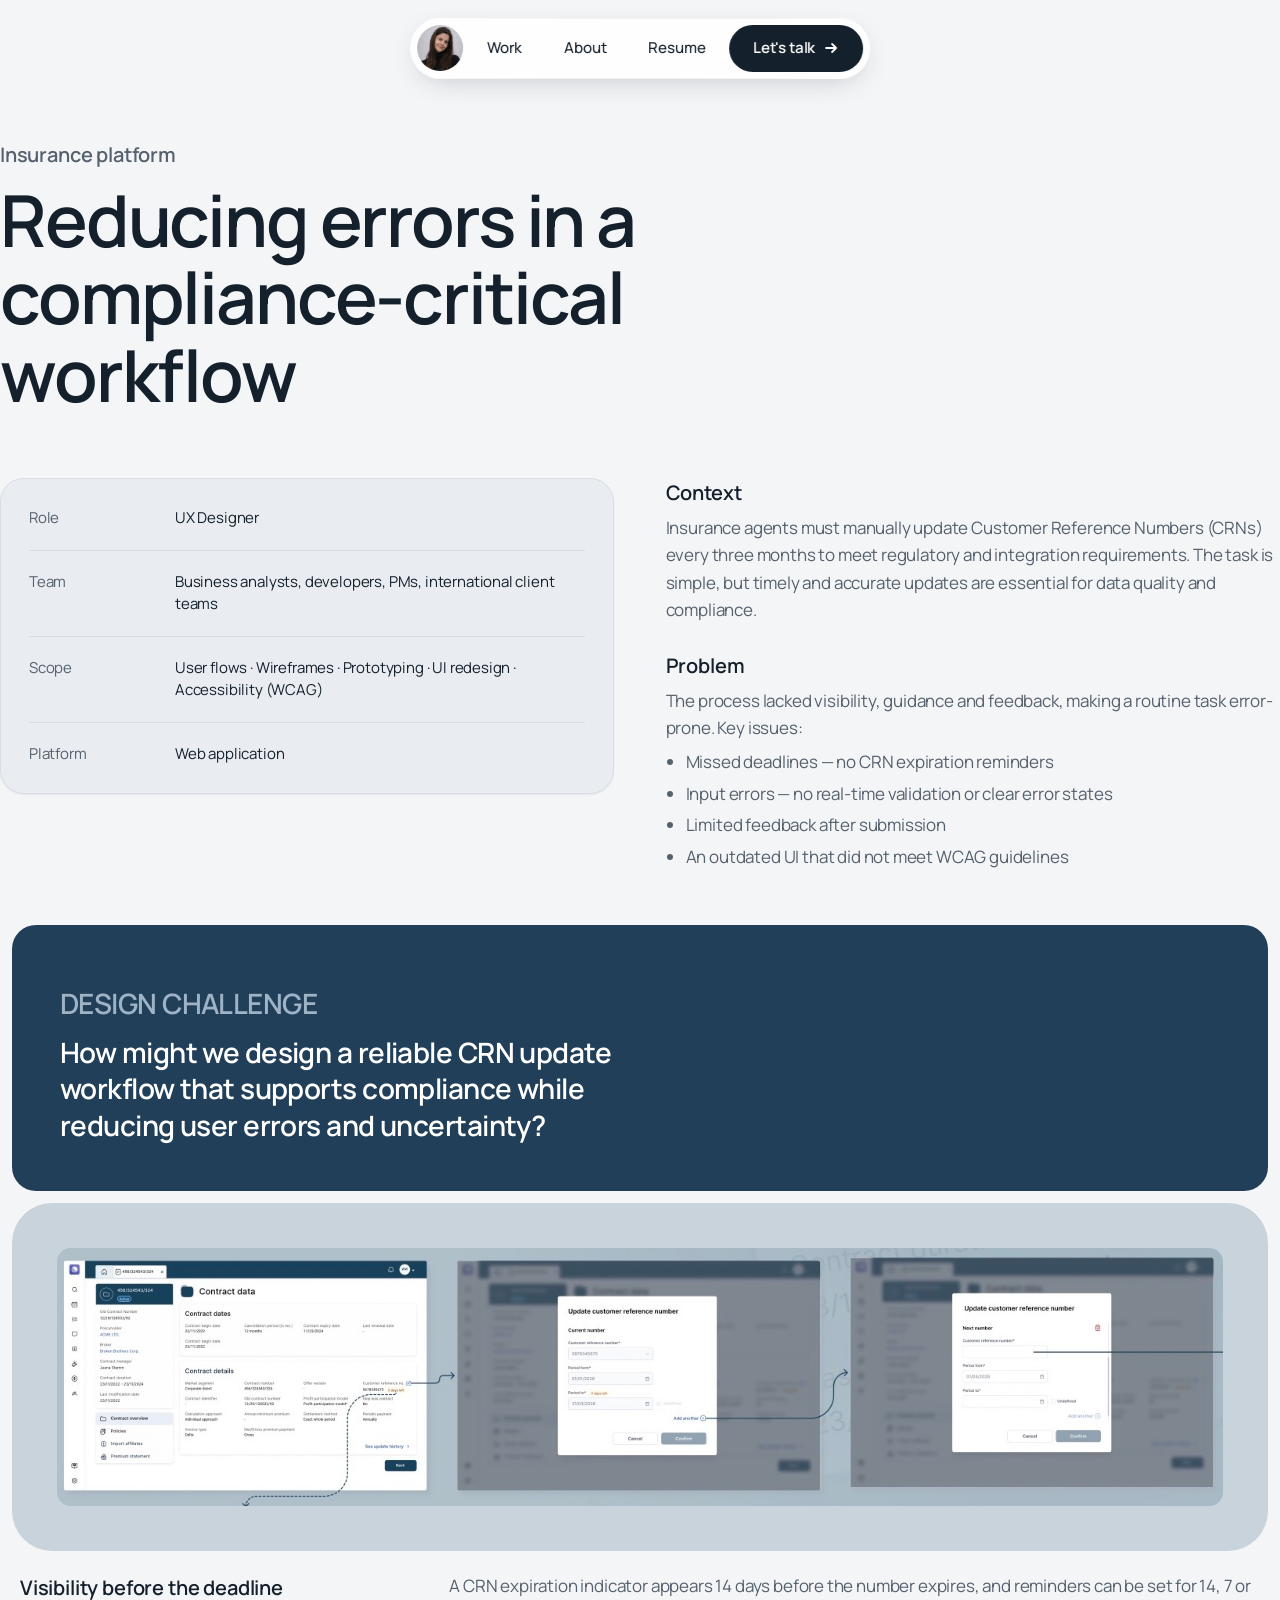
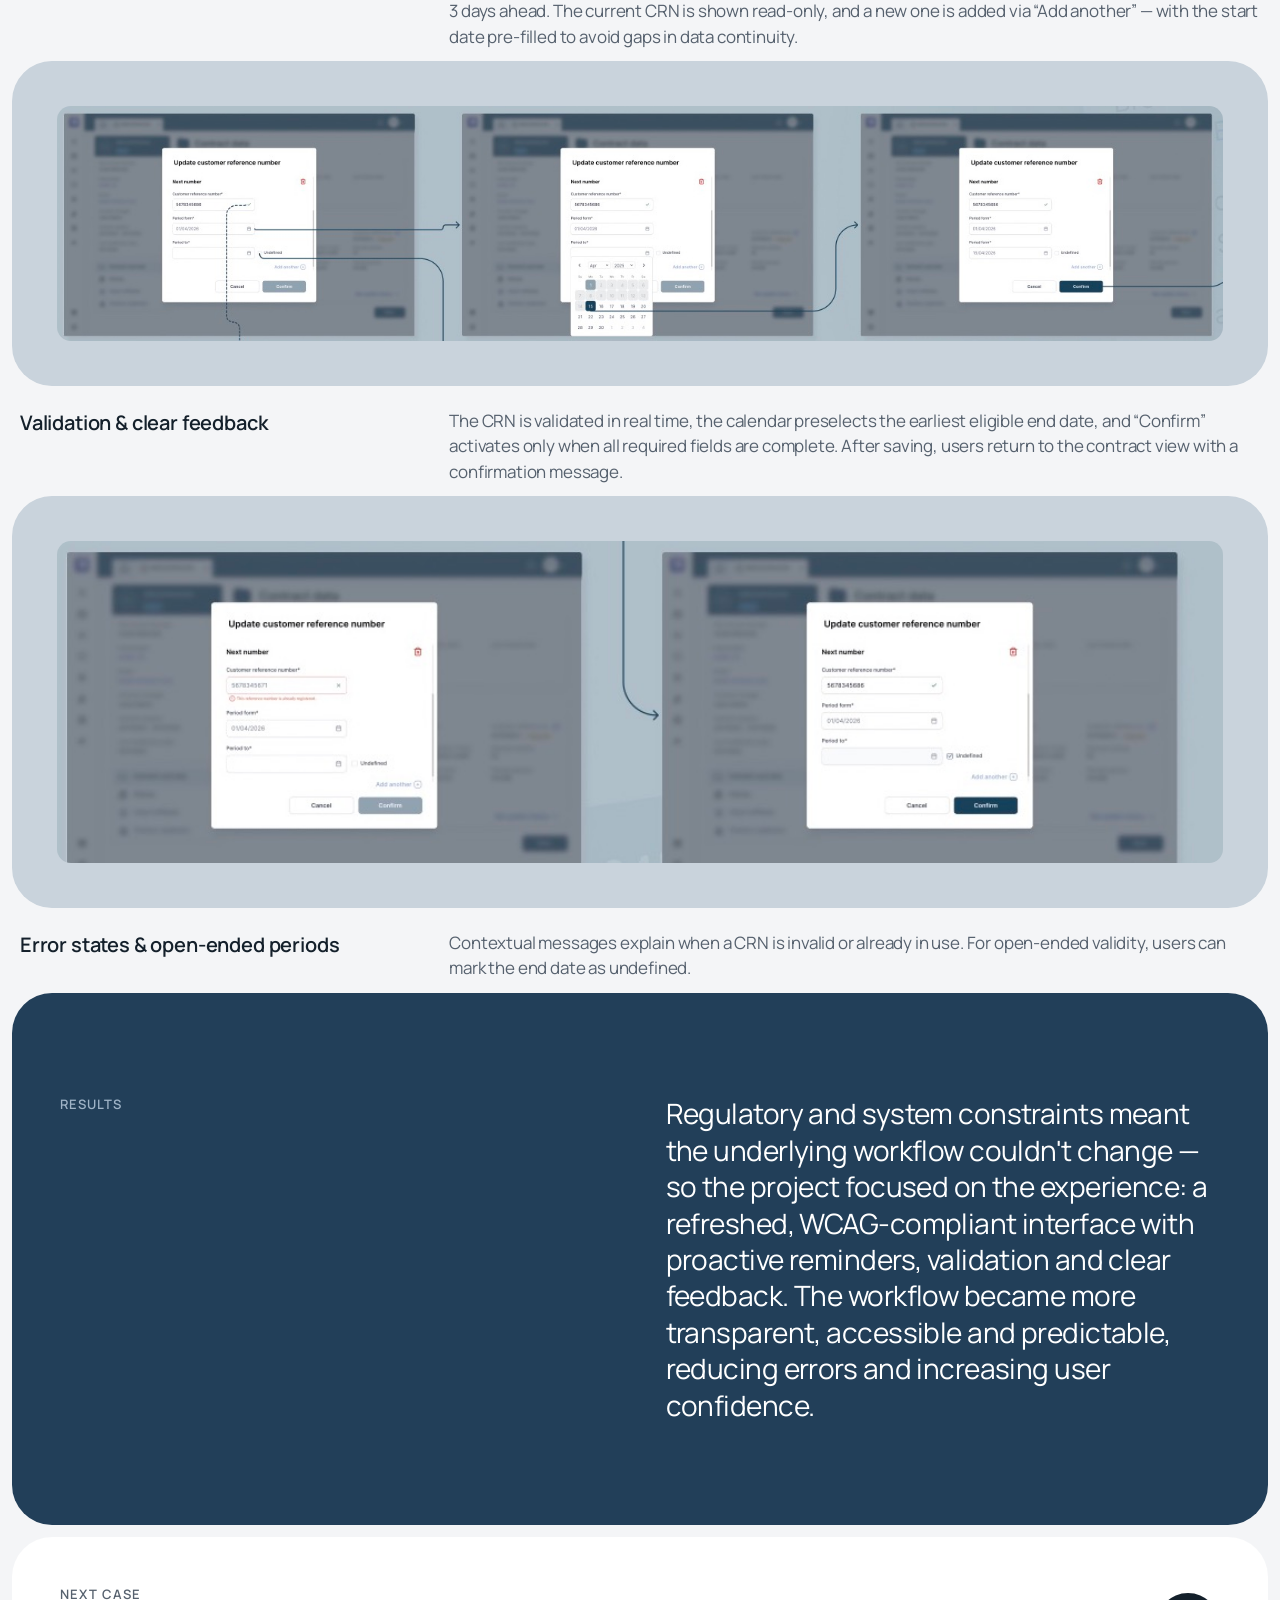
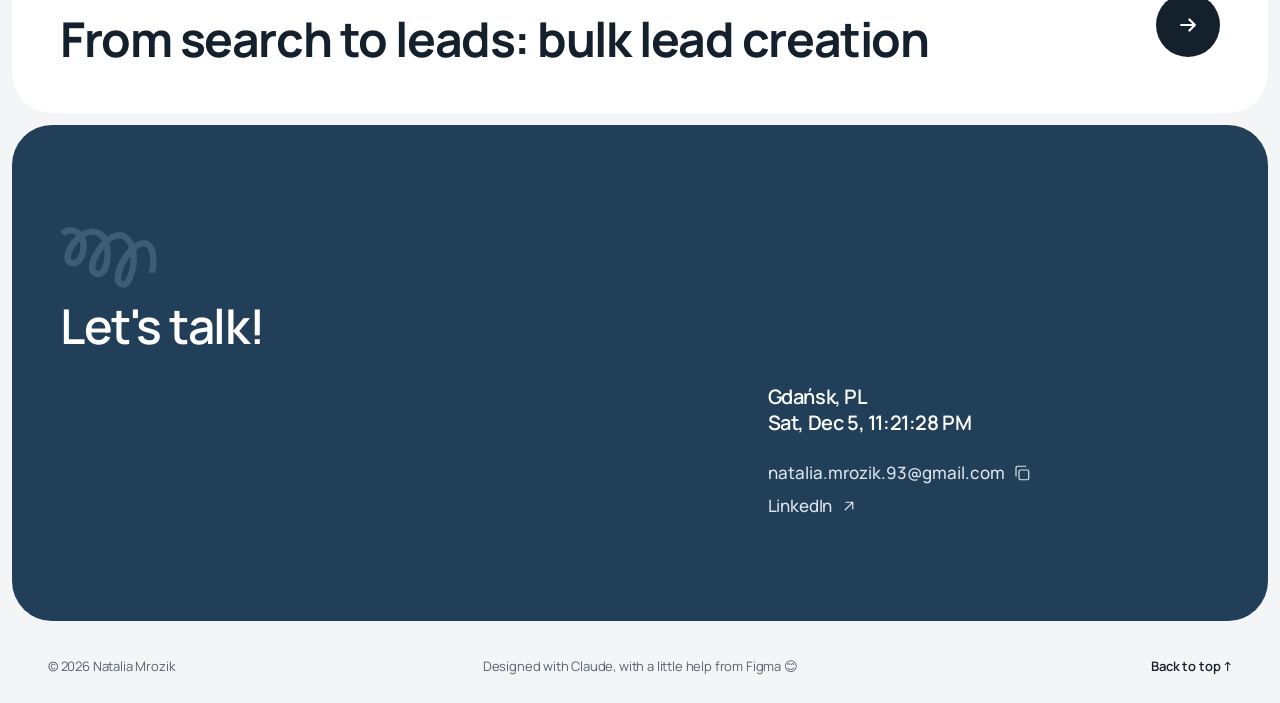
==== commit 57d3eddb: "Add dark theme to Bulk Lead Creation case study Co-Authored-By: Claude Opus 5.5 <noreply@anthropic.c" ====
--- a/case-insurance.html
+++ b/case-insurance.html
@@ -7,7 +7,7 @@
   <link rel="preconnect" href="https://fonts.googleapis.com">
   <link rel="preconnect" href="https://fonts.gstatic.com" crossorigin>
   <link href="https://fonts.googleapis.com/css2?family=Manrope:wght@400;500;600&display=swap" rel="stylesheet">
-  <link rel="stylesheet" href="styles.css?v=89">
+  <link rel="stylesheet" href="styles.css?v=90">
 </head>
 <body>
 
--- a/styles.css
+++ b/styles.css
@@ -873,3 +873,37 @@
 @media (max-width: 900px) {
   .cs-screens--3, .cs-screens--4 { justify-content: start; grid-template-columns: none; grid-auto-flow: column; grid-auto-columns: minmax(170px, 60%); }
 }
+
+/* ===== Dark theme (case-sales.html: <body class="theme-dark">) — inverts the light palette ===== */
+.theme-dark {
+  --bg: #0d141b;
+  --surface: #1b2530;
+  --surface-2: #131c25;
+  --ink: #eef2f6;
+  --muted: #a5b1be;     /* 7.4:1 on --surface-2 */
+  --line: #2a3643;
+  --border: #2a3643;
+  --navy: #2c4b67;
+  --navy-2: #35587a;
+  --on-navy: #e8eef4;
+  --shadow-sm: 0 1px 2px rgba(0, 0, 0, .4);
+  color-scheme: dark;
+}
+/* things that used --ink as a background with white text: now light background, dark text */
+.theme-dark .nav__cta, .theme-dark .btn--dark, .theme-dark .next__arrow,
+.theme-dark .icon-btn:hover, .theme-dark .icon-btn::after { color: var(--bg); }
+.theme-dark .nav { background: rgba(19, 28, 37, .82); box-shadow: inset 0 1px 0 rgba(255, 255, 255, .06), 0 8px 28px -10px rgba(0, 0, 0, .6); }
+.theme-dark .nav__link:hover, .theme-dark .nav__link.is-current { background: rgba(255, 255, 255, .08); }
+.theme-dark .nav.is-wide .nav__cta { background: var(--ink); color: var(--bg); }
+.theme-dark .next:hover { background: var(--surface); }
+.theme-dark .cs-band { background: var(--surface-2); }
+.theme-dark .cs-band__label, .theme-dark .cs-band__title em { color: #9fb6cc; }
+.theme-dark .cs-band__pills li { background: var(--surface); border-color: var(--border); }
+.theme-dark .cs-media--map { background: var(--surface); }
+.theme-dark .cs-cases-section { background: #2f4155; }
+.theme-dark .cs-steps i { color: #2f4155; }
+.theme-dark .cs-cases-section .cs-case { background: var(--surface-2); }
+.theme-dark .cs-screens { background: #2a3846; }
+.theme-dark .cs-tag--ok, .theme-dark .cs-flow--after { background: var(--navy); }
+.theme-dark .deck .section { box-shadow: 0 24px 40px -28px rgba(0, 0, 0, .8); }
+.theme-dark .cs-pain__phone img, .theme-dark .cs-screens img { box-shadow: 0 20px 50px -18px rgba(0, 0, 0, .7); }
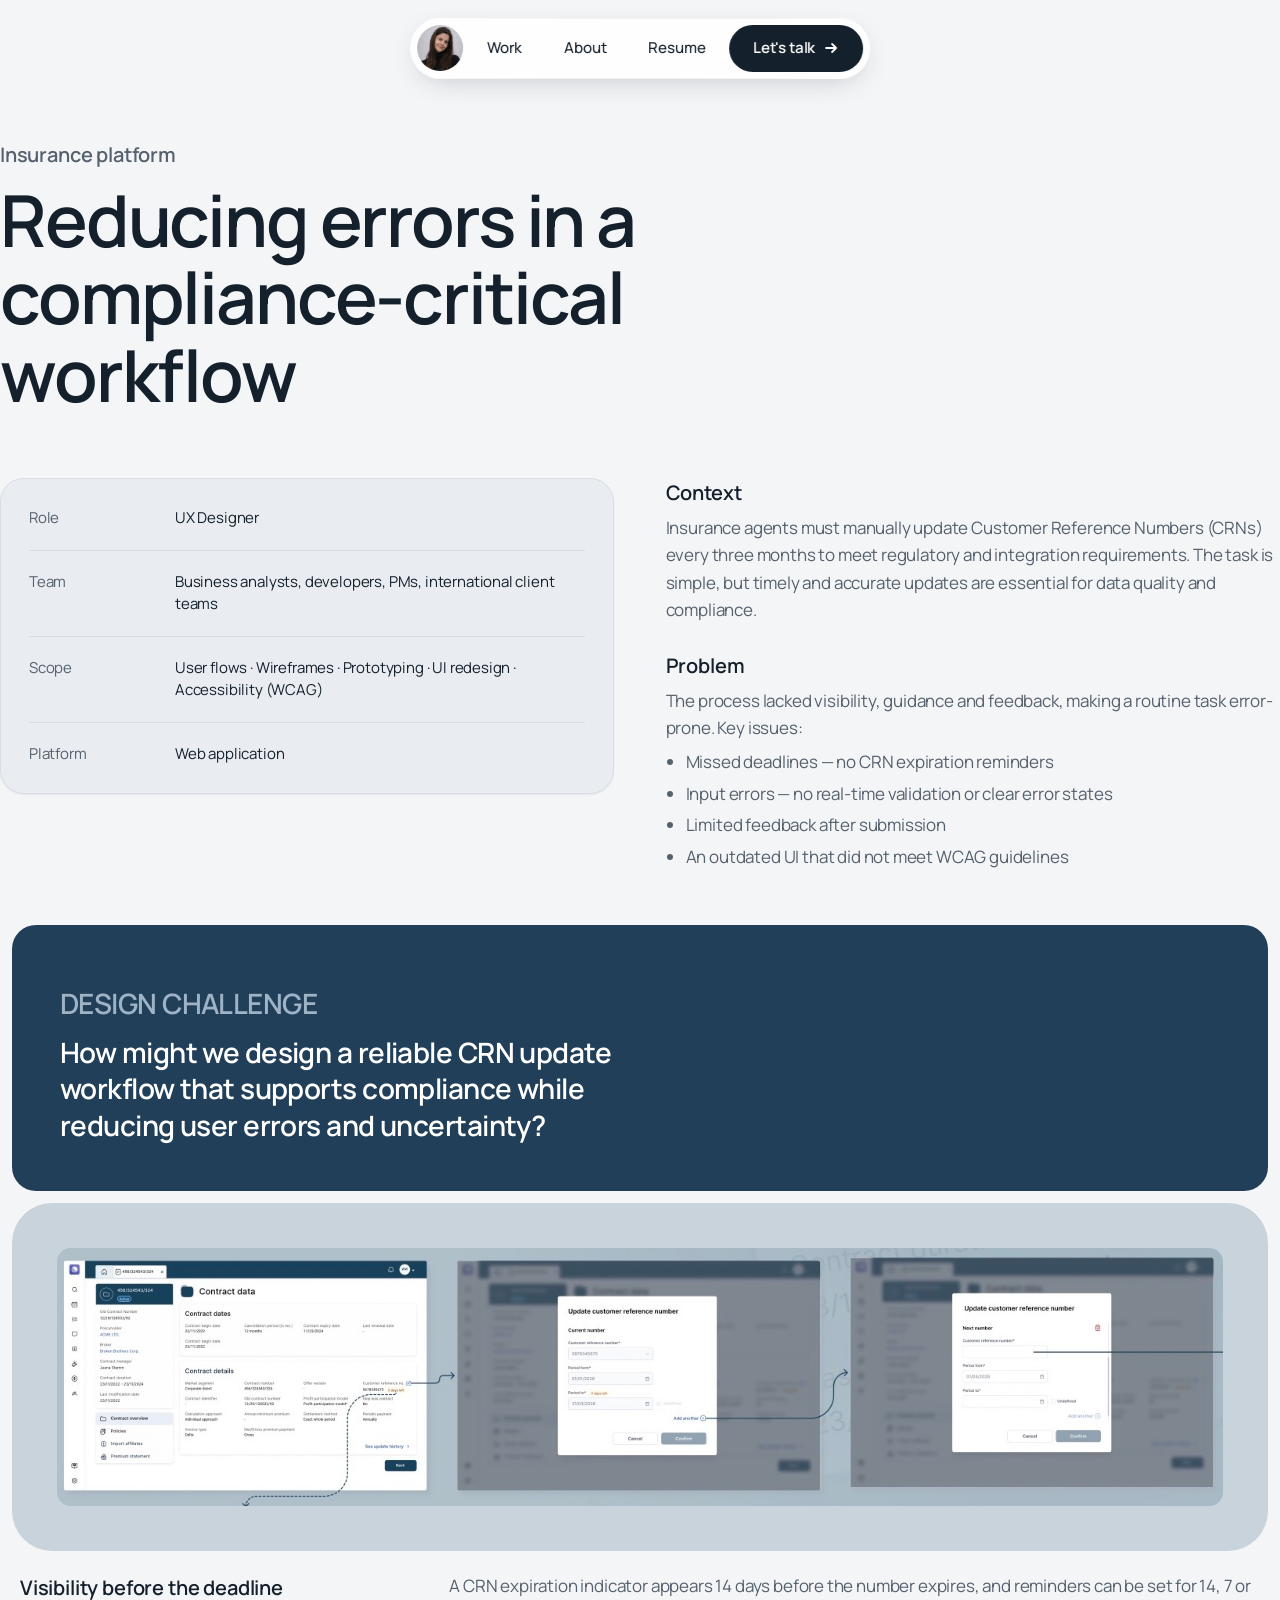
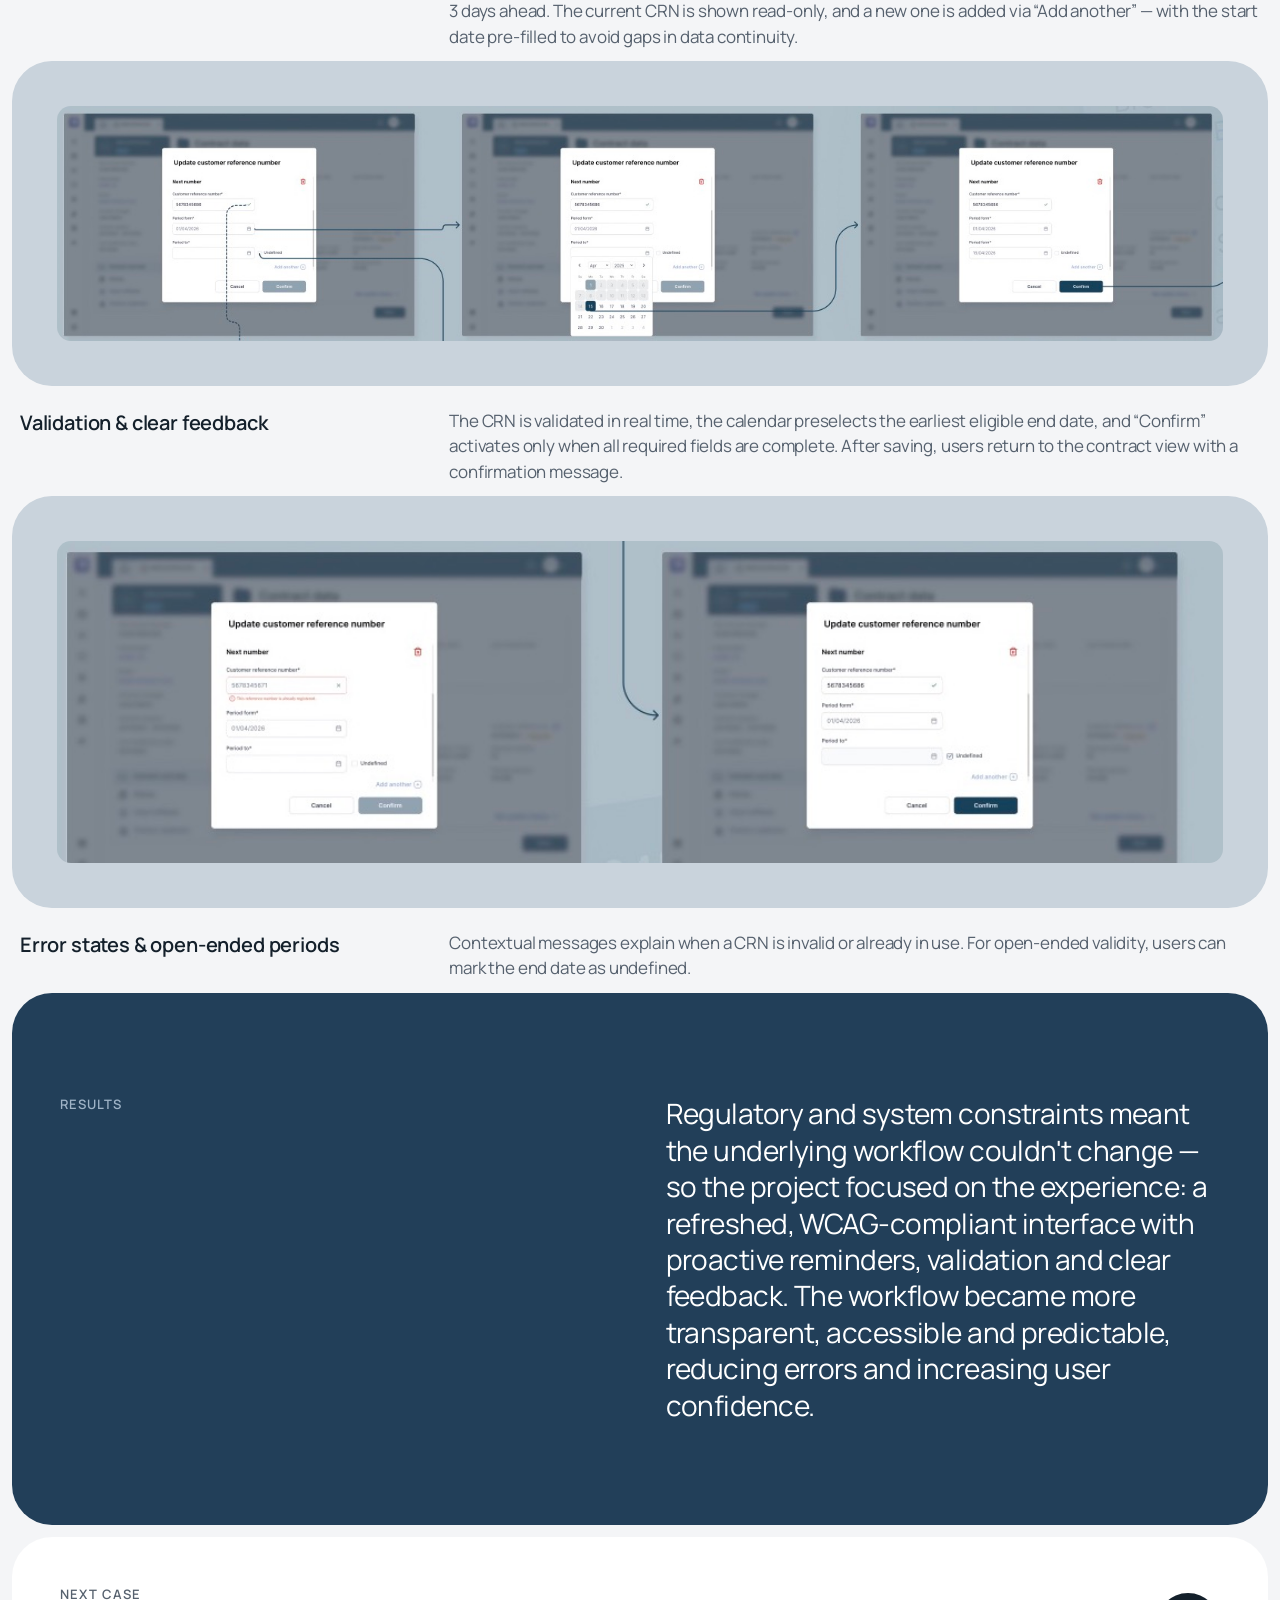
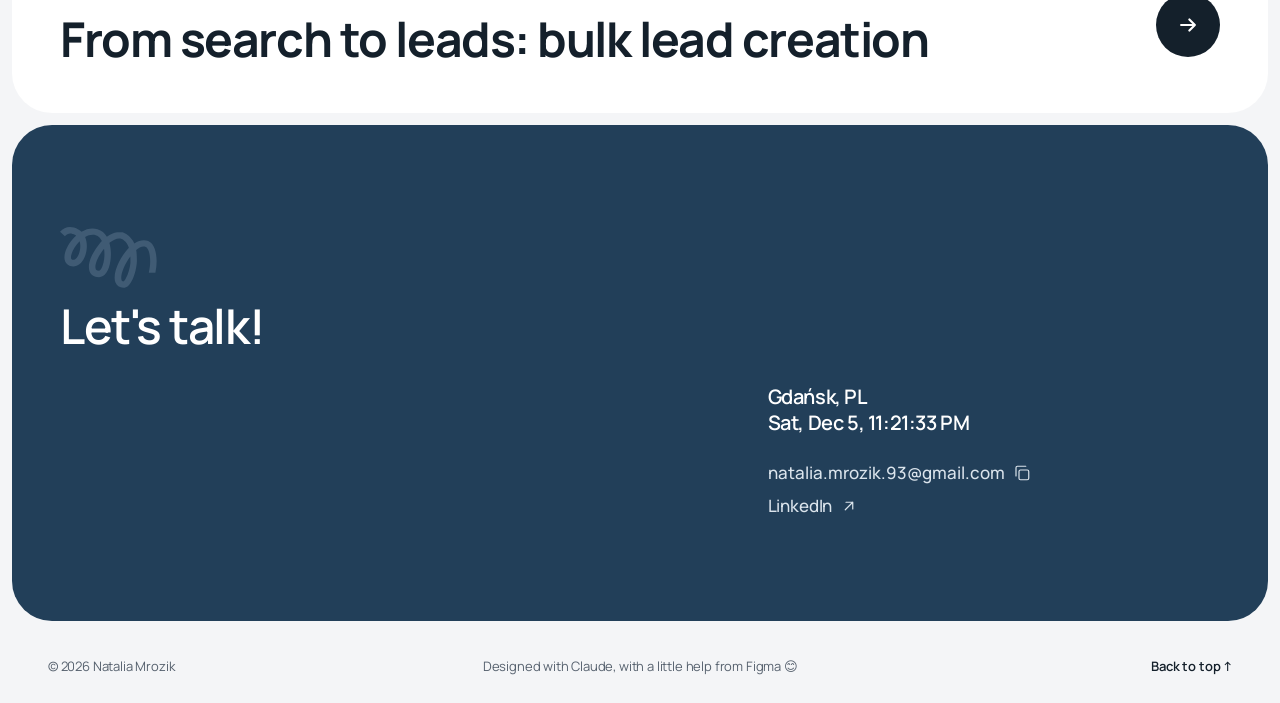
==== commit 41e29280: "Revert dark theme on Bulk Lead Creation case study This reverts commit 57d3edd.  Co-Authored-By: Cla" ====
--- a/case-insurance.html
+++ b/case-insurance.html
@@ -7,7 +7,7 @@
   <link rel="preconnect" href="https://fonts.googleapis.com">
   <link rel="preconnect" href="https://fonts.gstatic.com" crossorigin>
   <link href="https://fonts.googleapis.com/css2?family=Manrope:wght@400;500;600&display=swap" rel="stylesheet">
-  <link rel="stylesheet" href="styles.css?v=90">
+  <link rel="stylesheet" href="styles.css?v=89">
 </head>
 <body>
 
--- a/styles.css
+++ b/styles.css
@@ -873,37 +873,3 @@
 @media (max-width: 900px) {
   .cs-screens--3, .cs-screens--4 { justify-content: start; grid-template-columns: none; grid-auto-flow: column; grid-auto-columns: minmax(170px, 60%); }
 }
-
-/* ===== Dark theme (case-sales.html: <body class="theme-dark">) — inverts the light palette ===== */
-.theme-dark {
-  --bg: #0d141b;
-  --surface: #1b2530;
-  --surface-2: #131c25;
-  --ink: #eef2f6;
-  --muted: #a5b1be;     /* 7.4:1 on --surface-2 */
-  --line: #2a3643;
-  --border: #2a3643;
-  --navy: #2c4b67;
-  --navy-2: #35587a;
-  --on-navy: #e8eef4;
-  --shadow-sm: 0 1px 2px rgba(0, 0, 0, .4);
-  color-scheme: dark;
-}
-/* things that used --ink as a background with white text: now light background, dark text */
-.theme-dark .nav__cta, .theme-dark .btn--dark, .theme-dark .next__arrow,
-.theme-dark .icon-btn:hover, .theme-dark .icon-btn::after { color: var(--bg); }
-.theme-dark .nav { background: rgba(19, 28, 37, .82); box-shadow: inset 0 1px 0 rgba(255, 255, 255, .06), 0 8px 28px -10px rgba(0, 0, 0, .6); }
-.theme-dark .nav__link:hover, .theme-dark .nav__link.is-current { background: rgba(255, 255, 255, .08); }
-.theme-dark .nav.is-wide .nav__cta { background: var(--ink); color: var(--bg); }
-.theme-dark .next:hover { background: var(--surface); }
-.theme-dark .cs-band { background: var(--surface-2); }
-.theme-dark .cs-band__label, .theme-dark .cs-band__title em { color: #9fb6cc; }
-.theme-dark .cs-band__pills li { background: var(--surface); border-color: var(--border); }
-.theme-dark .cs-media--map { background: var(--surface); }
-.theme-dark .cs-cases-section { background: #2f4155; }
-.theme-dark .cs-steps i { color: #2f4155; }
-.theme-dark .cs-cases-section .cs-case { background: var(--surface-2); }
-.theme-dark .cs-screens { background: #2a3846; }
-.theme-dark .cs-tag--ok, .theme-dark .cs-flow--after { background: var(--navy); }
-.theme-dark .deck .section { box-shadow: 0 24px 40px -28px rgba(0, 0, 0, .8); }
-.theme-dark .cs-pain__phone img, .theme-dark .cs-screens img { box-shadow: 0 20px 50px -18px rgba(0, 0, 0, .7); }
